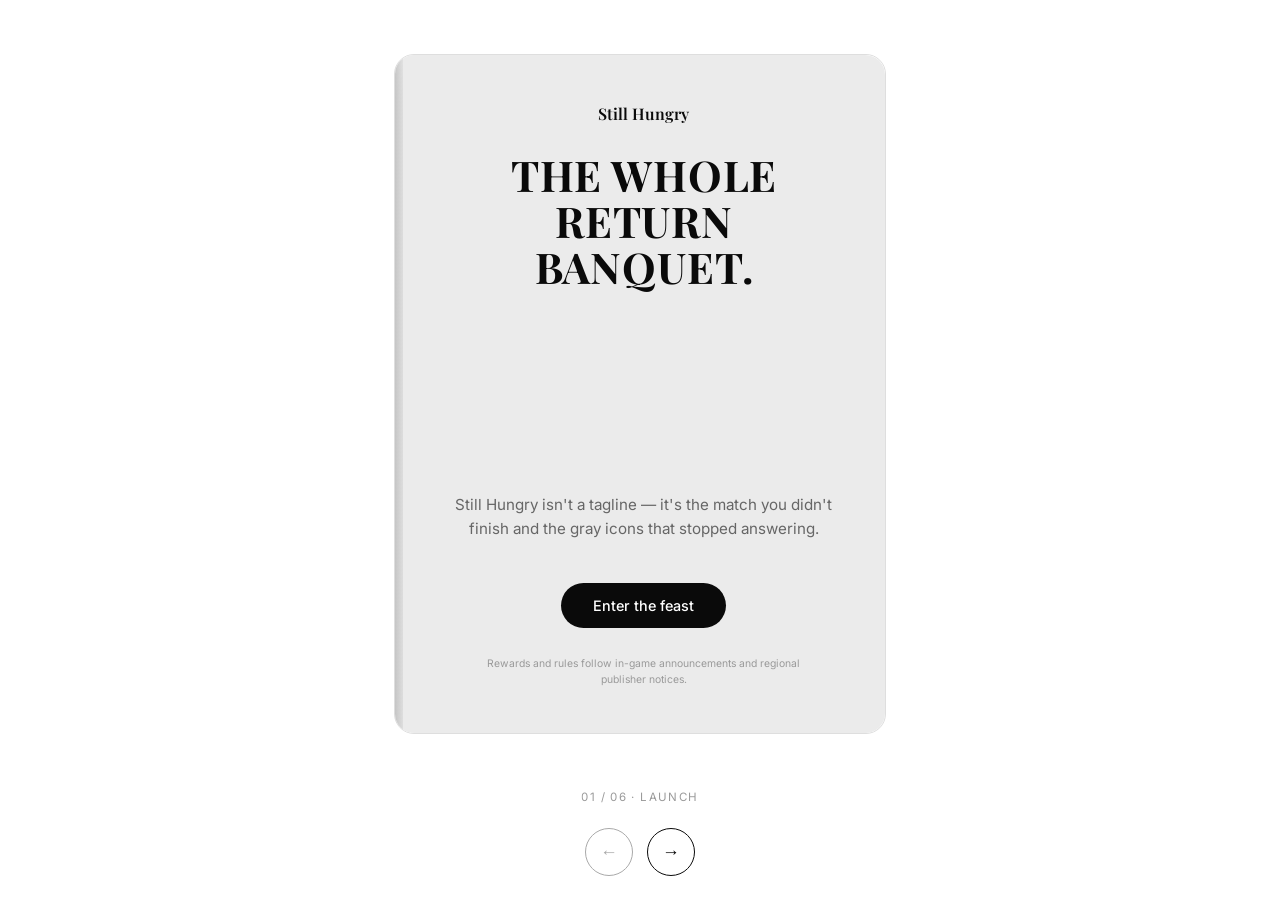
==== still-hungry-screens.html @ 2d77b9bb "Fix Storybook right panel overflow Make chapter tabs single-line scrollable, enforce safe word wrapp" ====
<!DOCTYPE html>
<html lang="en">
  <head>
    <meta charset="UTF-8" />
    <meta name="viewport" content="width=device-width, initial-scale=1.0" />
    <title>Still Hungry — Screen Flow</title>
    <meta property="og:type" content="website" />
    <meta property="og:title" content="Still Hungry" />
    <meta property="og:description" content="The whole return banquet." />
    <meta property="og:image" content="/cover.png" />
    <meta property="og:image:alt" content="Still Hungry cover" />
    <meta name="twitter:card" content="summary_large_image" />
    <meta name="twitter:title" content="Still Hungry" />
    <meta name="twitter:description" content="The whole return banquet." />
    <meta name="twitter:image" content="/cover.png" />
    <link rel="preconnect" href="https://fonts.googleapis.com" />
    <link rel="preconnect" href="https://fonts.gstatic.com" crossorigin />
    <link
      href="https://fonts.googleapis.com/css2?family=Playfair+Display:ital,wght@0,500;0,600;0,700;1,500&family=Inter:wght@400;500;600&display=swap"
      rel="stylesheet"
    />
    <style>
      :root {
        --serif: "Playfair Display", Georgia, "Times New Roman", serif;
        --sans: "Inter", system-ui, -apple-system, sans-serif;
        --white: #ffffff;
        --gray-50: #fafafa;
        --gray-100: #f3f3f3;
        --gray-150: #ebebeb;
        --gray-200: #e6e6e6;
        --gray-250: #dedede;
        --gray-300: #d0d0d0;
        --gray-400: #9a9a9a;
        --gray-500: #666666;
        --gray-600: #444444;
        --black: #0a0a0a;
        --radius-xl: 28px;
        --radius-lg: 20px;
        --radius-md: 14px;
        --radius-pill: 999px;
        /* Show one screen per horizontal step; page scrolls vertically */
        --vh: 100vh;
        --safe-bottom: env(safe-area-inset-bottom, 0px);
        --page-footer: calc(120px + var(--safe-bottom));
        /* Each screen is near full height; overflow scrolls vertically */
        --slide-min-h: calc(var(--vh) - var(--page-footer) - 40px);
        /* Unified book min height (Launch + wide-card) */
        --unified-book-min-h: min(86vh, 680px);
      }

      @supports (height: 100dvh) {
        :root {
          --vh: 100dvh;
        }
      }

      *,
      *::before,
      *::after {
        box-sizing: border-box;
      }

      html {
        overflow-x: hidden;
      }

      body {
        margin: 0;
        font-family: var(--sans);
        background: var(--white);
        color: var(--black);
        overflow-x: hidden;
        overflow-y: auto;
      }

      .app {
        box-sizing: border-box;
        min-height: var(--vh);
        padding: 24px 16px var(--page-footer);
      }

      .carousel {
        position: relative;
        width: 100%;
        max-width: 1080px;
        margin: 0 auto;
        overflow-x: hidden;
        overflow-y: visible;
      }

      /* Standard horizontal carousel: flex track + translateX */
      .slide-stack {
        --carousel-slides: 6;
        --carousel-index: 0;
        display: flex;
        flex-direction: row;
        flex-wrap: nowrap;
        width: calc(100% * var(--carousel-slides));
        min-height: max(var(--slide-min-h), var(--unified-book-min-h));
        transform: translateX(calc(var(--carousel-index) * -100% / var(--carousel-slides)));
        transition: transform 0.38s cubic-bezier(0.25, 0.1, 0.25, 1);
        will-change: transform;
      }

      .slide.book-page {
        flex: 0 0 calc(100% / var(--carousel-slides));
        width: calc(100% / var(--carousel-slides));
        min-width: 0;
        box-sizing: border-box;
        position: relative;
        min-height: max(var(--slide-min-h), var(--unified-book-min-h));
        height: auto;
        display: flex;
        align-items: center;
        justify-content: center;
        padding: 12px 8px;
      }

      @media (prefers-reduced-motion: reduce) {
        .slide-stack {
          transition: none;
        }
      }

      /* —— Cho'Gath (03): guest vs unlocked panels —— */
      .chogath-right {
        position: relative;
        display: flex;
        flex-direction: column;
        flex: 1;
        min-height: 0;
        width: 100%;
      }

      .chogath-panel {
        display: flex;
        flex-direction: column;
        align-items: stretch;
        flex: 1 1 0;
        min-height: 0;
        width: 100%;
      }

      .chogath-preview-slot {
        flex: 1 1 0;
        min-height: 0;
        display: flex;
        flex-direction: column;
      }

      #chogathGuestPanel .chogath-preview-slot .img-placeholder--card {
        flex: 1 1 0;
        width: 100%;
        align-self: stretch;
        min-height: 120px;
        display: flex;
        align-items: center;
        justify-content: center;
        margin-bottom: 0;
      }

      #chogathGuestPanel {
        align-items: center;
      }

      #chogathGuestPanel .chogath-preview-slot {
        align-self: stretch;
      }

      #chogathGuestPanel .btn-pill {
        flex-shrink: 0;
        margin-top: 24px;
      }

      .chogath-left-col {
        display: flex;
        flex-direction: column;
        flex: 1;
        min-height: 0;
      }

      .chogath-left-media {
        flex: 1 1 0;
        min-height: 120px;
        display: flex;
        flex-direction: column;
        margin: 16px 0;
      }

      .chogath-left-media .img-placeholder--chogath-left {
        flex: 1 1 0;
        min-height: 0;
        width: 100%;
        border-radius: var(--radius-md);
      }

      .chogath-panel.is-hidden {
        display: none !important;
      }

      /* —— Chapter 4 (Cho'Gath) themed carousel —— */
      .ch4-left {
        background: var(--gray-100);
        position: relative;
        min-height: 0;
      }

      .ch4-left .img-placeholder--banner {
        flex: 1 1 0;
        min-height: 0;
        width: 100%;
      }

      .ch4-left .body-sans.bottom {
        margin-top: auto;
      }

      .ch4-left[data-theme="hero"] {
        background: radial-gradient(circle at 20% 20%, rgba(10, 10, 10, 0.06), transparent 55%), var(--gray-100);
      }

      .ch4-left[data-theme="monster"] {
        background: radial-gradient(circle at 70% 25%, rgba(10, 10, 10, 0.08), transparent 60%), var(--gray-100);
      }

      .ch4-left[data-theme="minion"] {
        background: radial-gradient(circle at 35% 35%, rgba(10, 10, 10, 0.04), transparent 58%), var(--gray-100);
      }

      .ch4-right {
        display: flex;
        flex-direction: column;
        align-items: center;
        justify-content: center;
        gap: 18px;
      }

      .ch4-wheel {
        position: relative;
        width: min(260px, 60vw);
        height: min(260px, 60vw);
        border-radius: 50%;
        border: 2px solid rgba(10, 10, 10, 0.85);
        display: grid;
        place-items: center;
        background: transparent;
      }

      .ch4-wheel::before {
        content: "";
        width: 86%;
        height: 86%;
        border-radius: 50%;
        background: rgba(10, 10, 10, 0.12);
        border: 1px solid rgba(10, 10, 10, 0.06);
        box-shadow: inset 0 0 0 12px rgba(255, 255, 255, 0.55);
      }

      .ch4-nav {
        position: absolute;
        top: 50%;
        transform: translateY(-50%);
        width: 38px;
        height: 38px;
        border-radius: 999px;
        border: none;
        background: transparent;
        color: rgba(10, 10, 10, 0.6);
        cursor: pointer;
        font-size: 22px;
        line-height: 1;
      }

      .ch4-nav:hover {
        color: rgba(10, 10, 10, 0.9);
      }

      .ch4-nav.prev {
        left: -54px;
      }

      .ch4-nav.next {
        right: -54px;
      }

      .ch4-type {
        font-size: 0.9rem;
        font-weight: 600;
        color: rgba(10, 10, 10, 0.75);
      }

      .ch4-cta {
        margin-top: 6px;
      }

      .chogath-panel.unlocked-stack {
        justify-content: stretch;
        gap: 16px;
        padding-bottom: 4px;
      }

      /* Cho'Gath signed-in: fill right card + actions */
      #chogathUnlockedPanel .inner-card {
        flex: 1 1 0;
        min-height: 0;
        max-width: none;
        margin: 0;
        width: 100%;
      }

      #chogathUnlockedPanel .btn-row {
        flex-shrink: 0;
        margin-top: 0;
      }

      /* —— Launch screen (vertical card) —— */
      .launch-shell {
        width: min(100%, 492px);
        min-height: var(--unified-book-min-h);
        border: 1px solid var(--gray-250);
        border-radius: var(--radius-lg);
        overflow: hidden;
        display: flex;
        align-items: stretch;
        justify-content: center;
      }

      .launch-spine {
        width: 8px;
        flex-shrink: 0;
        background: linear-gradient(90deg, #c8c8c8, #e2e2e2);
        border-radius: 3px 0 0 3px;
      }

      .launch-card {
        flex: 1;
        background: var(--gray-150);
        border-radius: 0 var(--radius-lg) var(--radius-lg) 0;
        padding: 48px clamp(28px, 5vw, 40px) 36px;
        display: flex;
        flex-direction: column;
        align-items: center;
        text-align: center;
        box-shadow: 8px 16px 40px rgba(0, 0, 0, 0.06);
      }

      .launch-card .kicker {
        font-family: var(--serif);
        font-weight: 600;
        font-size: 1rem;
        margin: 0 0 28px;
      }

      .launch-card .display {
        font-family: var(--serif);
        font-weight: 700;
        font-size: clamp(2rem, 5.5vw, 2.65rem);
        line-height: 1.08;
        letter-spacing: 0.02em;
        text-transform: uppercase;
        margin: 0 0 auto;
      }

      .launch-card .body {
        margin-top: 48px;
        font-size: 0.95rem;
        color: var(--gray-500);
        line-height: 1.55;
        max-width: min(380px, 100%);
      }

      .btn-pill {
        font-family: var(--sans);
        font-weight: 500;
        font-size: 0.9rem;
        border: none;
        cursor: pointer;
        padding: 14px 32px;
        border-radius: var(--radius-pill);
        background: var(--black);
        color: var(--white);
        margin-top: 28px;
      }

      .btn-pill.secondary {
        background: var(--white);
        color: var(--black);
        border: 1px solid var(--gray-300);
      }

      .btn-pill:hover {
        opacity: 0.9;
      }

      .launch-card .legal {
        margin-top: 28px;
        font-size: 0.65rem;
        color: var(--gray-400);
        line-height: 1.45;
        max-width: min(360px, 100%);
      }

      /* —— Shared wide card (01, 02, 03*, 04, 05) —— */
      .wide-card {
        width: min(100%, 960px);
        min-height: var(--unified-book-min-h);
        background: var(--gray-100);
        border: 1px solid var(--gray-250);
        border-radius: var(--radius-xl);
        display: grid;
        grid-template-columns: 1fr 1fr;
        overflow: hidden;
        box-shadow: 0 20px 60px rgba(0, 0, 0, 0.06);
      }

      @media (max-width: 820px) {
        .wide-card {
          grid-template-columns: 1fr;
          min-height: var(--unified-book-min-h);
        }
      }

      .col {
        padding: 40px 44px 36px;
        display: flex;
        flex-direction: column;
        min-height: 100%;
      }

      .wide-card > .col {
        min-height: 0;
      }

      .col-light {
        background: var(--gray-100);
      }

      .col-mid {
        background: var(--gray-200);
        border-left: 1px solid var(--gray-250);
      }

      @media (max-width: 820px) {
        .col-mid {
          border-left: none;
          border-top: 1px solid var(--gray-250);
        }
      }

      .eyebrow-serif {
        font-family: var(--serif);
        font-weight: 600;
        font-size: 0.95rem;
        margin: 0 0 20px;
      }

      .headline-serif {
        font-family: var(--serif);
        font-weight: 700;
        font-size: clamp(1.35rem, 2.8vw, 1.85rem);
        line-height: 1.12;
        letter-spacing: 0.03em;
        text-transform: uppercase;
        margin: 0;
      }

      .body-sans {
        font-size: 0.88rem;
        line-height: 1.6;
        color: var(--gray-500);
        margin: 0;
      }

      .col .body-sans.bottom {
        margin-top: auto;
        padding-top: 24px;
      }

      .chapter-tabs {
        display: flex;
        gap: 22px;
        margin-bottom: 18px;
        flex-wrap: wrap;
      }

      .chapter-tabs button {
        background: none;
        border: none;
        font-family: var(--serif);
        font-size: 0.95rem;
        font-weight: 500;
        color: var(--gray-400);
        cursor: pointer;
        padding: 0;
      }

      .chapter-tabs button.is-active {
        color: var(--black);
        font-weight: 700;
      }

      /* Storybook · right side: Chapter 1–3 carousel inside this column only */
      .storybook-right {
        transition: background 0.28s ease;
      }

      .col.col-mid.storybook-right[data-chapter="1"] {
        background: linear-gradient(165deg, #ececec 0%, var(--gray-200) 55%, #dadada 100%);
      }

      .col.col-mid.storybook-right[data-chapter="2"] {
        background: linear-gradient(165deg, #efefef 0%, #e8e8e8 100%);
      }

      .col.col-mid.storybook-right[data-chapter="3"] {
        background: linear-gradient(165deg, #eaeaea 0%, #dedede 100%);
      }

      .storybook-chapter-carousel {
        display: flex;
        flex-direction: column;
        width: 100%;
        flex: 1;
        min-height: 0;
      }

      .storybook-chapter-carousel .chapter-tabs {
        flex-shrink: 0;
        flex-wrap: nowrap;
        overflow-x: auto;
        overflow-y: hidden;
        -webkit-overflow-scrolling: touch;
        padding-bottom: 6px;
      }

      .storybook-chapter-carousel .chapter-tabs::-webkit-scrollbar {
        height: 6px;
      }

      .storybook-chapter-carousel .chapter-tabs::-webkit-scrollbar-thumb {
        background: rgba(10, 10, 10, 0.12);
        border-radius: 999px;
      }

      .storybook-chapter-carousel .chapter-tabs button {
        flex: 0 0 auto;
        white-space: nowrap;
      }

      .storybook-chapter-viewport {
        width: 100%;
        overflow: hidden;
        min-width: 0;
        flex: 1 1 0;
        min-height: 0;
        border-radius: var(--radius-md);
        border: 1px solid rgba(0, 0, 0, 0.06);
        background: rgba(255, 255, 255, 0.22);
      }

      .storybook-chapter-track {
        --storybook-index: 0;
        --storybook-chapters: 3;
        display: flex;
        flex-direction: row;
        flex-wrap: nowrap;
        width: calc(100% * var(--storybook-chapters));
        height: 100%;
        transform: translateX(calc(var(--storybook-index) * -100%));
        transition: transform 0.36s cubic-bezier(0.25, 0.1, 0.25, 1);
        will-change: transform;
      }

      .storybook-chapter-slide {
        flex: 0 0 100%;
        width: 100%;
        min-width: 0;
        box-sizing: border-box;
        padding: 14px 14px 12px;
        display: grid;
        grid-template-rows: auto minmax(0, 1fr);
        gap: 8px;
        height: 100%;
        min-height: 0;
        overflow: hidden;
        align-content: stretch;
      }

      .storybook-chapter-slide .body-sans {
        margin: 0;
        font-size: 0.84rem;
        line-height: 1.52;
        max-height: 8.4em;
        overflow-y: auto;
        -webkit-overflow-scrolling: touch;
        overflow-wrap: anywhere;
        word-break: break-word;
      }

      .storybook-chapter-slide-visual {
        min-height: 0;
        display: flex;
        flex-direction: column;
        align-self: stretch;
        overflow: hidden;
      }

      .storybook-visual-play {
        flex: 1 1 0;
        min-height: 0;
        width: 100%;
        border-radius: var(--radius-md);
        background: rgba(255, 255, 255, 0.4);
        border: 1px dashed rgba(0, 0, 0, 0.12);
        display: flex;
        align-items: center;
        justify-content: center;
      }

      .storybook-visual-play .play-fab {
        margin-top: 0;
      }

      .storybook-chapter-slide .img-placeholder--story {
        flex: 1 1 0;
        min-height: 0;
        width: 100%;
        height: 100%;
        border-radius: var(--radius-md);
      }

      .storybook-chapter-slide .img-placeholder--story::after {
        width: min(38%, 60px);
      }

      @media (prefers-reduced-motion: reduce) {
        .storybook-chapter-track {
          transition: none;
        }
      }

      .play-fab {
        width: 52px;
        height: 52px;
        border-radius: 50%;
        background: var(--white);
        border: 1px solid var(--gray-300);
        display: flex;
        align-items: center;
        justify-content: center;
        margin-top: auto;
        cursor: pointer;
        box-shadow: 0 4px 14px rgba(0, 0, 0, 0.05);
      }

      .play-fab-glyph {
        display: block;
        margin-left: 4px;
        font-size: 0.7rem;
        line-height: 1;
      }

      /* Global image placeholder: simple stroke + soft fill */
      .img-placeholder {
        box-sizing: border-box;
        width: 100%;
        border: 1px dashed var(--gray-300);
        background: var(--gray-150);
        display: flex;
        align-items: center;
        justify-content: center;
      }

      .img-placeholder::after {
        content: "";
        width: min(42%, 72px);
        aspect-ratio: 4 / 3;
        border-radius: 6px;
        border: 1px solid var(--gray-250);
        background: var(--gray-100);
        opacity: 0.75;
      }

      .img-placeholder--wide {
        flex: 1;
        min-height: min(240px, 28vh);
        border-radius: var(--radius-md);
        margin-top: 20px;
        margin-bottom: 20px;
      }

      .img-placeholder--round {
        width: min(220px, 55vw);
        height: min(220px, 55vw);
        border-radius: 50%;
        margin: 24px auto;
        flex-shrink: 0;
      }

      .img-placeholder--round::after {
        border-radius: 50%;
        aspect-ratio: 1;
        width: min(38%, 56px);
      }

      .img-placeholder--thumb {
        width: 72px;
        height: 72px;
        max-width: 100%;
        margin: 16px auto;
        border-radius: 12px;
        flex-shrink: 0;
      }

      .img-placeholder--thumb::after {
        width: 56%;
        border-radius: 4px;
      }

      .img-placeholder--card {
        width: 100%;
        min-height: 240px;
        border-radius: var(--radius-lg);
      }

      .img-placeholder--banner {
        width: 100%;
        min-height: 140px;
        margin: 16px 0;
        border-radius: var(--radius-md);
      }

      .feast-right-title {
        font-family: var(--serif);
        font-weight: 700;
        font-size: 1.25rem;
        text-align: center;
        margin: 0 0 8px;
      }

      .feast-desc-dup {
        text-align: center;
        font-size: 0.82rem;
        color: var(--gray-400);
        margin: 0 0 8px;
      }

      .feast-metrics {
        display: grid;
        gap: 6px;
        margin: 6px 0 10px;
        text-align: center;
      }

      .feast-metrics .kpi {
        font-family: var(--sans);
        font-weight: 700;
        font-size: 1.05rem;
        letter-spacing: 0.02em;
        color: var(--black);
      }

      .feast-metrics .subkpi {
        font-size: 0.78rem;
        color: var(--gray-500);
      }

      .feast-rank-hint {
        font-size: 0.75rem;
        color: var(--gray-500);
        text-align: center;
        margin: 0 0 12px;
      }

      .feast-actions {
        display: flex;
        gap: 10px;
        justify-content: center;
        flex-wrap: wrap;
        margin: 12px 0 12px;
      }

      .feast-milestone {
        margin-top: 10px;
        display: grid;
        gap: 8px;
      }

      .feast-milestone-head {
        display: flex;
        align-items: center;
        justify-content: space-between;
        gap: 12px;
        font-size: 0.72rem;
        color: var(--gray-500);
      }

      .feast-progress {
        width: 100%;
        height: 10px;
        border-radius: 999px;
        background: var(--gray-200);
        border: 1px solid var(--gray-250);
        overflow: hidden;
      }

      .feast-progress > span {
        display: block;
        height: 100%;
        width: 0%;
        background: var(--black);
      }

      .feast-demo-row {
        display: flex;
        justify-content: center;
        gap: 10px;
        margin-top: 12px;
        flex-wrap: wrap;
      }

      .feast-ladder {
        display: grid;
        grid-template-columns: repeat(5, minmax(0, 1fr));
        gap: 8px;
        margin: 10px 0 14px;
      }

      .feast-tier {
        border: 1px solid var(--gray-250);
        background: rgba(255, 255, 255, 0.65);
        border-radius: 12px;
        padding: 10px 8px 9px;
        text-align: center;
        min-width: 0;
        display: grid;
        grid-template-rows: auto auto auto auto;
        justify-items: center;
        gap: 6px;
      }

      .feast-tier .need {
        font-size: 0.7rem;
        color: var(--gray-500);
        max-width: 100%;
        overflow: hidden;
        text-overflow: ellipsis;
        white-space: nowrap;
      }

      .feast-tier .tier-thumb {
        width: 56px;
        height: 56px;
        border-radius: 50%;
        border: 1px dashed var(--gray-300);
        background: var(--gray-150);
        display: grid;
        place-items: center;
      }

      .feast-tier .tier-thumb::after {
        content: "";
        width: 22px;
        height: 22px;
        border-radius: 8px;
        border: 1px solid var(--gray-250);
        background: var(--gray-100);
        opacity: 0.8;
      }

      .feast-tier .name {
        margin-top: 0;
        font-size: 0.7rem;
        color: var(--gray-600);
        line-height: 1.25;
        max-width: 100%;
        overflow: hidden;
        text-overflow: ellipsis;
        display: -webkit-box;
        -webkit-line-clamp: 2;
        -webkit-box-orient: vertical;
        word-break: break-word;
      }

      .feast-tier .state {
        margin-top: 2px;
        font-size: 0.68rem;
        font-weight: 700;
        letter-spacing: 0.08em;
        text-transform: uppercase;
        color: var(--gray-400);
        max-width: 100%;
        overflow: hidden;
        text-overflow: ellipsis;
        white-space: nowrap;
      }

      .feast-tier.is-unlocked {
        border-color: var(--black);
        background: var(--white);
      }

      .feast-tier.is-unlocked .state {
        color: var(--black);
      }

      .feast-tier.is-next {
        border-color: var(--gray-400);
        background: linear-gradient(180deg, rgba(255, 255, 255, 0.85), rgba(235, 235, 235, 0.55));
      }

      .feast-tier.is-next .state {
        color: var(--gray-600);
      }

      .feast-grow {
        position: relative;
        width: min(220px, 55vw);
        height: min(220px, 55vw);
        border-radius: 50%;
        margin: 0;
        flex-shrink: 0;
        border: 1px solid var(--gray-250);
        background: radial-gradient(circle at 30% 30%, #f7f7f7, #e7e7e7);
        display: grid;
        place-items: center;
        overflow: hidden;
      }

      .feast-grow-blob {
        width: 86px;
        height: 86px;
        border-radius: 46% 54% 56% 44% / 44% 46% 54% 56%;
        background: rgba(10, 10, 10, 0.18);
        border: 1px solid rgba(10, 10, 10, 0.18);
        transform: scale(1);
        transition: transform 220ms ease;
        will-change: transform;
      }

      .feast-grow-label {
        position: absolute;
        bottom: 12px;
        left: 50%;
        transform: translateX(-50%);
        font-size: 0.72rem;
        color: var(--gray-600);
        font-weight: 600;
        letter-spacing: 0.02em;
        background: rgba(255, 255, 255, 0.7);
        border: 1px solid var(--gray-250);
        border-radius: 999px;
        padding: 8px 10px;
        white-space: nowrap;
      }

      .feast-right-col {
        display: flex;
        flex-direction: column;
        flex: 1;
        min-height: 0;
      }

      .feast-lock-status {
        font-family: var(--sans);
        font-size: 0.74rem;
        font-weight: 600;
        letter-spacing: 0.08em;
        text-align: center;
        margin: 4px 0 12px;
        color: var(--gray-500);
      }

      .feast-lock-status--unlocked {
        color: var(--black);
      }

      .feast-round-slot {
        flex: 1 1 auto;
        display: flex;
        align-items: center;
        justify-content: center;
        min-height: 0;
        padding: 4px 0 12px;
      }

      .feast-round-slot .img-placeholder--round {
        margin: 0;
      }

      .feast-right-foot {
        flex-shrink: 0;
        margin-top: auto;
      }

      .feast-status {
        font-size: 0.78rem;
        color: var(--gray-500);
        text-align: center;
        margin-top: auto;
        margin-bottom: 12px;
      }

      .slider-row {
        display: flex;
        align-items: center;
        gap: 14px;
      }

      .slider-row input[type="range"] {
        flex: 1;
        accent-color: var(--black);
        height: 4px;
      }

      .slider-val {
        font-family: var(--sans);
        font-weight: 600;
        font-size: 0.95rem;
        min-width: 1.25rem;
        text-align: right;
      }

      /* Inner preview card (Cho'Gath) */
      .inner-card {
        background: var(--gray-300);
        border-radius: var(--radius-lg);
        padding: 28px 24px 24px;
        max-width: 280px;
        margin: 0 auto;
        width: 100%;
      }

      .inner-card .small-serif {
        font-family: var(--serif);
        font-size: 0.82rem;
        font-weight: 600;
        margin: 0 0 12px;
      }

      .inner-card .big-serif {
        font-family: var(--serif);
        font-weight: 700;
        font-size: 1.05rem;
        line-height: 1.2;
        letter-spacing: 0.04em;
        text-transform: uppercase;
        margin: 0 0 16px;
      }

      .inner-card .tiny {
        font-size: 0.75rem;
        color: var(--gray-600);
        line-height: 1.45;
        margin: 0;
      }

      .btn-row {
        display: flex;
        gap: 12px;
        justify-content: center;
        flex-wrap: wrap;
        margin-top: 20px;
      }

      .btn-pill.sm {
        margin-top: 0;
        padding: 11px 22px;
        font-size: 0.82rem;
      }

      /* Leaderboard */
      .lb-heading-block .headline-serif {
        margin-top: 8px;
      }

      .personal-card {
        background: var(--gray-150);
        border-radius: var(--radius-md);
        padding: 18px;
        margin-top: 20px;
      }

      .lb-left-col {
        display: flex;
        flex-direction: column;
        flex: 1;
        min-height: 0;
      }

      .lb-left-col .personal-card--fill {
        flex: 1 1 0;
        min-height: 0;
        margin-top: 20px;
        display: flex;
        flex-direction: column;
      }

      .lb-left-col .personal-card--fill .stat-stack {
        flex: 1 1 auto;
      }

      .personal-card strong {
        display: block;
        font-family: var(--serif);
        font-size: 1rem;
        margin-bottom: 4px;
      }

      .personal-card .hint {
        font-size: 0.75rem;
        color: var(--gray-400);
        margin: 0 0 16px;
      }

      .stat-stack {
        display: flex;
        flex-direction: column;
        gap: 10px;
      }

      .stat-box {
        background: var(--white);
        border-radius: var(--radius-md);
        border: 1px solid var(--gray-250);
        padding: 18px;
        text-align: left;
      }

      .stat-box .num {
        font-size: 1.75rem;
        font-weight: 700;
        font-family: var(--sans);
        text-align: left;
      }

      .stat-box .lbl {
        font-size: 0.72rem;
        color: var(--gray-400);
        margin-top: 4px;
        text-align: left;
      }

      .epilogue-right-col {
        display: flex;
        flex-direction: column;
        flex: 1;
        min-height: 0;
      }

      .epilogue-lead {
        flex-shrink: 0;
        margin-bottom: 0;
      }

      .epilogue-media-slot {
        flex: 1 1 0;
        min-height: 120px;
        margin: 16px 0;
        display: flex;
        flex-direction: column;
      }

      .epilogue-media-slot .img-placeholder--epilogue-fill {
        flex: 1 1 0;
        min-height: 0;
        width: 100%;
        border-radius: var(--radius-md);
      }

      .epilogue-cta {
        flex-shrink: 0;
        text-align: center;
        margin-top: auto;
      }

      .lb-foot {
        font-size: 0.72rem;
        color: var(--gray-400);
        margin-top: 16px;
      }

      .lb-left-col .lb-foot {
        flex-shrink: 0;
        margin-top: auto;
      }

      .global-panel {
        background: var(--gray-150);
        border-radius: var(--radius-md);
        padding: 20px 16px;
        height: 100%;
        display: flex;
        flex-direction: column;
      }

      .lb-scroll {
        overflow: visible;
      }

      .global-panel h3 {
        font-family: var(--sans);
        font-weight: 700;
        font-size: 1rem;
        margin: 0 0 4px;
      }

      .global-panel .sub {
        font-size: 0.78rem;
        color: var(--gray-400);
        margin: 0 0 16px;
      }

      .lb-table {
        width: 100%;
        border-collapse: separate;
        border-spacing: 0 8px;
        font-size: 0.82rem;
      }

      .lb-table th {
        text-align: left;
        font-weight: 500;
        color: var(--gray-400);
        font-size: 0.72rem;
        padding: 0 10px 4px;
      }

      .lb-table td {
        background: var(--white);
        border: 1px solid var(--gray-250);
        padding: 12px 14px;
        border-radius: 10px;
      }

      .lb-table td:nth-child(1) {
        color: var(--gray-400);
        width: 52px;
      }

      .lb-table td:nth-child(2) {
        font-weight: 600;
      }

      .lb-table td:nth-child(3) {
        font-weight: 600;
        text-align: right;
      }

      /* Modal slides */
      .modal-slide {
        width: min(100%, 420px);
        background: var(--white);
        border-radius: var(--radius-lg);
        padding: 26px 26px 22px;
        box-shadow: 0 24px 80px rgba(0, 0, 0, 0.18);
      }

      .modal-slide h2 {
        font-family: var(--serif);
        font-size: 1.35rem;
        font-weight: 700;
        margin: 0 0 18px;
        padding-bottom: 14px;
        border-bottom: 1px solid var(--gray-200);
      }

      .modal-head {
        display: flex;
        align-items: flex-start;
        justify-content: space-between;
        gap: 12px;
        padding-bottom: 14px;
        border-bottom: 1px solid var(--gray-200);
        margin-bottom: 18px;
      }

      .modal-head h2 {
        border: none;
        padding: 0;
        margin: 0;
      }

      .modal-close {
        border: none;
        background: none;
        font-size: 1.35rem;
        line-height: 1;
        cursor: pointer;
        color: var(--gray-500);
        padding: 0 4px;
      }

      .field-label {
        font-size: 0.72rem;
        color: var(--gray-400);
        text-transform: none;
        letter-spacing: 0;
        margin-bottom: 6px;
        display: block;
      }

      .field-box {
        width: 100%;
        border: 1px solid var(--gray-250);
        border-radius: 10px;
        padding: 12px 14px;
        font-size: 0.78rem;
        word-break: break-all;
        color: var(--gray-600);
        margin-bottom: 18px;
      }

      .social-row {
        display: grid;
        grid-template-columns: repeat(3, 1fr);
        gap: 10px;
        margin-bottom: 20px;
      }

      .social-row button {
        font-family: var(--sans);
        font-size: 0.78rem;
        padding: 10px 6px;
        border-radius: 10px;
        border: 1px solid var(--gray-250);
        background: var(--white);
        cursor: pointer;
      }

      .social-row button:hover {
        background: var(--gray-100);
      }

      .btn-pill.block {
        width: 100%;
        margin-top: 0;
      }

      .modal-slide .preview-box {
        background: var(--gray-200);
        border-radius: var(--radius-md);
        padding: 22px 20px;
        margin-bottom: 18px;
      }

      .modal-slide .preview-box .big-serif {
        font-size: 1.1rem;
      }

      /* Popups triggered from slide 03 only */
      .popup-layer {
        position: fixed;
        inset: 0;
        z-index: 60;
        display: grid;
        place-items: center;
        padding: 24px 16px;
      }

      .popup-layer[hidden] {
        display: none !important;
      }

      .popup-layer .popup-backdrop {
        position: absolute;
        inset: 0;
        border: none;
        padding: 0;
        margin: 0;
        cursor: pointer;
        background: rgba(42, 42, 42, 0.52);
        backdrop-filter: blur(14px);
        -webkit-backdrop-filter: blur(14px);
      }

      .popup-layer .popup-dialog {
        position: relative;
        z-index: 1;
        width: min(100%, 420px);
        max-height: min(90vh, 640px);
        overflow: auto;
      }

      body.popup-open .nav-arrows,
      body.popup-open .slide-indicator {
        visibility: hidden;
        pointer-events: none;
      }

      .toast-host {
        position: fixed;
        left: 50%;
        bottom: calc(22px + var(--safe-bottom));
        transform: translateX(-50%);
        z-index: 80;
        width: min(92vw, 420px);
        display: grid;
        place-items: center;
        pointer-events: none;
      }

      .toast-host[hidden] {
        display: none !important;
      }

      .toast {
        width: fit-content;
        max-width: 100%;
        padding: 12px 14px;
        border-radius: 999px;
        background: rgba(10, 10, 10, 0.92);
        color: var(--white);
        font-size: 0.82rem;
        line-height: 1.25;
        box-shadow: 0 12px 30px rgba(0, 0, 0, 0.22);
      }

      .gate-body {
        margin: 0;
        font-size: 0.9rem;
        line-height: 1.55;
        color: var(--gray-500);
      }

      .gate-actions {
        display: flex;
        flex-wrap: wrap;
        gap: 10px;
        justify-content: flex-end;
        margin-top: 22px;
      }

      /* Nav arrows (fixed bottom) */
      .nav-arrows {
        position: fixed;
        bottom: calc(24px + var(--safe-bottom));
        left: 50%;
        transform: translateX(-50%);
        display: flex;
        gap: 14px;
        z-index: 20;
      }

      .nav-arrows button {
        width: 48px;
        height: 48px;
        border-radius: 50%;
        border: 1px solid var(--black);
        background: var(--white);
        cursor: pointer;
        font-size: 1.1rem;
        display: flex;
        align-items: center;
        justify-content: center;
        color: var(--black);
        transition: opacity 0.2s, transform 0.15s;
      }

      .nav-arrows button:hover:not(:disabled) {
        transform: scale(1.04);
      }

      .nav-arrows button:disabled {
        opacity: 0.35;
        cursor: default;
      }

      .slide-indicator {
        position: fixed;
        bottom: calc(84px + var(--safe-bottom));
        left: 50%;
        transform: translateX(-50%);
        font-size: 0.72rem;
        color: var(--gray-400);
        letter-spacing: 0.12em;
        text-transform: uppercase;
        z-index: 19;
        max-width: calc(100vw - 24px);
        text-align: center;
        white-space: nowrap;
        overflow: hidden;
        text-overflow: ellipsis;
      }
    </style>
  </head>
  <body>
    <div class="app">
      <p class="slide-indicator" id="indicator" aria-live="polite">01 / 06</p>

      <div class="carousel" aria-roledescription="carousel">
        <div class="slide-stack" id="slideStack" role="group" aria-label="Screen flow">
          <!-- 1 Launch -->
          <div class="slide book-page" data-slide-index="0" role="group" aria-label="Launch">
            <div class="launch-shell">
              <div class="launch-spine" aria-hidden="true"></div>
              <div class="launch-card">
                <p class="kicker">Still Hungry</p>
                <h1 class="display">
                  The whole<br />
                  return<br />
                  banquet.
                </h1>
                <p class="body">
                  Still Hungry isn't a tagline — it's the match you didn't finish and the gray icons that stopped answering.
                </p>
                <button type="button" class="btn-pill" id="btnLaunchEnter">Enter the feast</button>
                <p class="legal">
                  Rewards and rules follow in-game announcements and regional publisher notices.
                </p>
              </div>
            </div>
          </div>

          <!-- 2 01 Storybook -->
          <div class="slide book-page" data-slide-index="1" role="group" aria-label="Storybook Remember">
            <div class="wide-card">
              <div class="col col-light">
                <p class="eyebrow-serif">Storybook · Remember</p>
                <h2 class="headline-serif">Those nights in front of the screen.</h2>
                <p class="body-sans bottom">
                  Those nights weren’t about patch notes — they were cheap keyboards wearing smooth, GPUs humming too loud, and five-stack voice chat
                  dissolving into ugly laughter after a throw nobody really blamed anyone for. Blue light washed your face while the lobby stretched past
                  “one more,” until tomorrow became a promise instead of a clock.
                </p>
              </div>
              <div class="col col-mid storybook-right" id="storybookChapterRoot" data-chapter="1">
                <div class="storybook-chapter-carousel">
                  <div class="chapter-tabs" role="tablist" aria-label="Chapters (right panel carousel)">
                    <button
                      type="button"
                      class="is-active"
                      role="tab"
                      aria-selected="true"
                      aria-controls="sb-carousel-slide-0"
                      id="sb-tab-0"
                      tabindex="0"
                    >
                      Chapter 1
                    </button>
                    <button
                      type="button"
                      role="tab"
                      aria-selected="false"
                      aria-controls="sb-carousel-slide-1"
                      id="sb-tab-1"
                      tabindex="-1"
                    >
                      Chapter 2
                    </button>
                    <button
                      type="button"
                      role="tab"
                      aria-selected="false"
                      aria-controls="sb-carousel-slide-2"
                      id="sb-tab-2"
                      tabindex="-1"
                    >
                      Chapter 3
                    </button>
                  </div>
                  <div class="storybook-chapter-viewport" id="storybookChapterViewport">
                    <div class="storybook-chapter-track" id="storybookChapterTrack">
                      <section
                        class="storybook-chapter-slide"
                        id="sb-carousel-slide-0"
                        role="tabpanel"
                        aria-labelledby="sb-tab-0"
                        aria-hidden="false"
                      >
                        <p class="body-sans">
                          Chapter 1 — Nights lit by monitors: glow on your face, worn keys, five-stack laughter rolling across the desk. Forget rank for a minute;
                          remember how it felt. Tap play when your clip lives here.
                        </p>
                        <div class="storybook-chapter-slide-visual">
                          <div class="storybook-visual-play">
                            <button type="button" class="play-fab" aria-label="Play chapter clip">
                              <span class="play-fab-glyph" aria-hidden="true">▶</span>
                            </button>
                          </div>
                        </div>
                      </section>
                      <section
                        class="storybook-chapter-slide"
                        id="sb-carousel-slide-1"
                        role="tabpanel"
                        aria-labelledby="sb-tab-1"
                        aria-hidden="true"
                      >
                        <p class="body-sans">
                          Chapter 2 — Patch nights that dragged until dawn: stale pizza, reruns of old Worlds clips, and the quiet ping when everyone finally came
                          back online. Swap this block for stills or concept frames.
                        </p>
                        <div class="storybook-chapter-slide-visual">
                          <div class="img-placeholder img-placeholder--story" role="img" aria-label="Chapter 2 image placeholder"></div>
                        </div>
                      </section>
                      <section
                        class="storybook-chapter-slide"
                        id="sb-carousel-slide-2"
                        role="tabpanel"
                        aria-labelledby="sb-tab-2"
                        aria-hidden="true"
                      >
                        <p class="body-sans">
                          Chapter 3 — The roster grayed out but the memories didn’t: dodgy cafes, borrowed headsets, one bar of LTE clamped between thumb and
                          palm. Drop hero art or mood boards into the slot below.
                        </p>
                        <div class="storybook-chapter-slide-visual">
                          <div class="img-placeholder img-placeholder--story" role="img" aria-label="Chapter 3 image placeholder"></div>
                        </div>
                      </section>
                    </div>
                  </div>
                </div>
              </div>
            </div>
          </div>

          <!-- 3 02 Feast table -->
          <div class="slide book-page" data-slide-index="2" role="group" aria-label="The Feast Table">
            <div class="wide-card">
              <div class="col col-light">
                <p class="eyebrow-serif">The Feast · Table</p>
                <h2 class="headline-serif">Every successful invite is one bite.</h2>
                <div class="img-placeholder img-placeholder--wide" role="img" aria-label="Image placeholder"></div>
                <p class="body-sans bottom">
                  Invite a friend back with your link. When they sign up or log in, Cho'Gath eats — and grows. More successful invites unlock richer rewards and
                  push you up the global leaderboard.
                </p>
              </div>
              <div class="col col-mid feast-right-col">
                <div class="feast-right-head">
                  <h3 class="feast-right-title">Feed Cho'Gath</h3>
                  <p class="feast-desc-dup">成功邀请一次，就是投喂一口。</p>
                </div>
                <div class="feast-round-slot">
                  <div class="feast-grow" role="img" aria-label="Cho'Gath growth preview">
                    <div class="feast-grow-blob" id="feastGrowBlob" aria-hidden="true"></div>
                  </div>
                </div>
                <div class="feast-right-foot">
                  <div class="feast-ladder" id="feastLadder" aria-label="Reward ladder">
                    <div class="feast-tier" data-tier="0" data-need="1">
                      <div class="need">1 invite</div>
                      <div class="tier-thumb" aria-hidden="true"></div>
                      <div class="name">Dual-login bundle</div>
                      <div class="state">Locked</div>
                    </div>
                    <div class="feast-tier" data-tier="1" data-need="3">
                      <div class="need">3 invites</div>
                      <div class="tier-thumb" aria-hidden="true"></div>
                      <div class="name">XP boosts</div>
                      <div class="state">Locked</div>
                    </div>
                    <div class="feast-tier" data-tier="2" data-need="5">
                      <div class="need">5 invites</div>
                      <div class="tier-thumb" aria-hidden="true"></div>
                      <div class="name">Emote / loading</div>
                      <div class="state">Locked</div>
                    </div>
                    <div class="feast-tier" data-tier="3" data-need="8">
                      <div class="need">8 invites</div>
                      <div class="tier-thumb" aria-hidden="true"></div>
                      <div class="name">Rare loot chest</div>
                      <div class="state">Locked</div>
                    </div>
                    <div class="feast-tier" data-tier="4" data-need="10">
                      <div class="need">10 invites</div>
                      <div class="tier-thumb" aria-hidden="true"></div>
                      <div class="name">Border + icon</div>
                      <div class="state">Locked</div>
                    </div>
                  </div>
                  <div class="feast-actions" aria-label="Invite actions">
                    <button type="button" class="btn-pill sm" id="btnFeastInvite">喂养科加斯</button>
                    <button type="button" class="btn-pill sm secondary" id="btnFeastAddInvite">测试用</button>
                  </div>
                  <div class="feast-milestone" aria-label="Milestone progress">
                    <div class="feast-milestone-head">
                      <span id="feastMilestoneLabel">Milestone progress</span>
                      <span id="feastMilestoneCount">0 / 0</span>
                    </div>
                    <div class="feast-progress" role="progressbar" aria-valuemin="0" aria-valuemax="100" aria-valuenow="0">
                      <span id="feastProgressFill"></span>
                    </div>
                  </div>
                </div>
              </div>
            </div>
          </div>

          <!-- 4 Cho'Gath Card (composed states + popups) -->
          <div class="slide book-page" data-slide-index="3" role="group" aria-label="Cho'Gath Card">
            <div class="wide-card">
              <div class="col col-light ch4-left" id="ch4Left" data-theme="hero">
                <p class="eyebrow-serif">A greeting from the feast</p>
                <h2 class="headline-serif">YOUR NAME SAVED YOU A SEAT.</h2>
                <div class="img-placeholder img-placeholder--banner" role="img" aria-label="Image placeholder"></div>
                <p class="body-sans bottom">The table is set on Wild Rift. Tap the link. Cho'Gath has been waiting.</p>
              </div>
              <div class="col col-mid ch4-right" id="ch4Right">
                <div class="ch4-wheel" id="ch4Wheel" aria-label="Feed selection">
                  <button type="button" class="ch4-nav prev" id="ch4Prev" aria-label="Previous">‹</button>
                  <button type="button" class="ch4-nav next" id="ch4Next" aria-label="Next">›</button>
                </div>
                <div class="ch4-type" id="ch4Type">英雄</div>
                <div class="ch4-cta">
                  <button type="button" class="btn-pill" id="btnCh4Feed">开始投喂</button>
                </div>
              </div>
            </div>
          </div>

          <!-- 5 04 Leaderboard -->
          <div class="slide book-page" data-slide-index="4" role="group" aria-label="Leaderboard">
            <div class="wide-card">
              <div class="col col-light lb-left-col">
                <div class="lb-heading-block">
                  <p class="eyebrow-serif" style="margin-bottom: 8px">Leaderboard</p>
                  <h2 class="headline-serif">Who brought back the most friends?</h2>
                </div>
                <div class="personal-card personal-card--fill">
                  <strong>Personal</strong>
                  <p class="hint">Your feast count, current size, and rank.</p>
                  <div class="stat-stack">
                    <div class="stat-box">
                      <div class="num">12</div>
                      <div class="lbl">Returns</div>
                    </div>
                    <div class="stat-box">
                      <div class="num">#184</div>
                      <div class="lbl">Rank</div>
                    </div>
                  </div>
                </div>
                <p class="lb-foot">Ranked by successful return invites — toggle Global or your regional board.</p>
              </div>
              <div class="col col-mid">
                <div class="global-panel">
                  <h3>Global Top 10</h3>
                  <p class="sub">Real-time top feeders worldwide.</p>
                  <div class="lb-scroll">
                    <table class="lb-table">
                      <thead>
                        <tr>
                          <th>Rank</th>
                          <th>Player</th>
                          <th>Returns</th>
                        </tr>
                      </thead>
                      <tbody>
                        <tr>
                          <td>#1</td>
                          <td>PebbleKing</td>
                          <td>118</td>
                        </tr>
                        <tr>
                          <td>#1</td>
                          <td>PebbleKing</td>
                          <td>118</td>
                        </tr>
                        <tr>
                          <td>#1</td>
                          <td>PebbleKing</td>
                          <td>118</td>
                        </tr>
                        <tr>
                          <td>#1</td>
                          <td>PebbleKing</td>
                          <td>118</td>
                        </tr>
                        <tr>
                          <td>#1</td>
                          <td>PebbleKing</td>
                          <td>118</td>
                        </tr>
                        <tr>
                          <td>#1</td>
                          <td>PebbleKing</td>
                          <td>118</td>
                        </tr>
                        <tr>
                          <td>#1</td>
                          <td>PebbleKing</td>
                          <td>118</td>
                        </tr>
                      </tbody>
                    </table>
                  </div>
                </div>
              </div>
            </div>
          </div>

          <!-- 6 5-a6cd Epilogue -->
          <div class="slide book-page" data-slide-index="5" role="group" aria-label="Epilogue">
            <div class="wide-card">
              <div class="col col-light">
                <p class="eyebrow-serif">Still Hungry</p>
                <h2 class="headline-serif">You can turn the last page — the story doesn't have to end.</h2>
                <p class="body-sans bottom">
                  The lights above the Rift can dim; the gray icons on your list don’t have to stay quiet forever. This return feast was never about who
                  invites the most — it’s about pulling scattered names back into voice chat, back into laughter, back into “one more.”
                </p>
              </div>
              <div class="col col-mid epilogue-right-col">
                <p class="body-sans epilogue-lead">
                  Campaigns close; Still Hungry lingers — in the moments you remember old teammates, in the second you almost send the link again, in the line
                  you write on a card and the seat you leave open. The next page starts the moment you hit send.
                </p>
                <div class="epilogue-media-slot">
                  <div class="img-placeholder img-placeholder--epilogue-fill" role="img" aria-label="Image placeholder"></div>
                </div>
                <div class="epilogue-cta">
                  <button type="button" class="btn-pill" id="btnEpilogueInvite">Invite Now</button>
                </div>
              </div>
            </div>
          </div>
        </div>
      </div>

      <nav class="nav-arrows" aria-label="Screen navigation">
        <button type="button" id="prevBtn" aria-label="Previous screen">←</button>
        <button type="button" id="nextBtn" aria-label="Next screen">→</button>
      </nav>
    </div>

    <div class="toast-host" id="toastHost" aria-live="polite" aria-atomic="true" hidden>
      <div class="toast" id="toastMsg"></div>
    </div>

    <!-- Sign-in required -->
    <div class="popup-layer" id="popupNeedSignIn" hidden role="dialog" aria-modal="true" aria-labelledby="gateTitle">
      <button type="button" class="popup-backdrop" tabindex="-1" aria-label="Close dialog"></button>
      <div class="popup-dialog modal-slide">
        <div class="modal-head">
          <h2 id="gateTitle">Sign in required</h2>
          <button type="button" class="modal-close popup-close" aria-label="Close">×</button>
        </div>
        <p class="gate-body">Please sign in to copy your invite link, download the card, and share it on social media.</p>
        <div class="gate-actions">
          <button type="button" class="btn-pill secondary sm" id="btnGateDismiss">Not now</button>
          <button type="button" class="btn-pill sm" id="btnGateUnlock">Sign in</button>
        </div>
      </div>
    </div>

    <!-- Share (card + link) -->
    <div class="popup-layer" id="popupShareCard" hidden role="dialog" aria-modal="true" aria-labelledby="popupShareCardTitle">
      <button type="button" class="popup-backdrop" tabindex="-1" aria-label="Close dialog"></button>
      <div class="popup-dialog modal-slide">
        <div class="modal-head">
          <h2 id="popupShareCardTitle" style="font-family: var(--sans); font-weight: 700">Share</h2>
          <button type="button" class="modal-close popup-close" aria-label="Close">×</button>
        </div>
        <div class="preview-box">
          <p class="small-serif" style="margin-bottom: 10px">A greeting from the feast</p>
          <p class="big-serif">Thelma saved you a seat.</p>
          <p class="tiny">The table is set on Wild Rift. Tap the link. Cho'Gath has been waiting.</p>
        </div>
        <label class="field-label">Your Link</label>
        <div class="field-box">wildrift.app/the-feast?invite=demo-signed-in&amp;src=card</div>
        <label class="field-label">Share your link on social media</label>
        <div class="social-row">
          <button type="button" data-social="x">X</button>
          <button type="button" data-social="instagram">Instagram</button>
          <button type="button" data-social="facebook">Facebook</button>
        </div>
        <div class="btn-row" style="margin-top: 0">
          <button type="button" class="btn-pill sm" id="btnPopupDownload">Download</button>
          <button type="button" class="btn-pill sm secondary" id="btnPopupCopyLink">Copy Link</button>
        </div>
      </div>
    </div>

    <script>
      (function () {
        const slideStack = document.getElementById("slideStack");
        const slides = Array.from(slideStack.querySelectorAll(".slide.book-page"));
        const prevBtn = document.getElementById("prevBtn");
        const nextBtn = document.getElementById("nextBtn");
        const indicator = document.getElementById("indicator");
        const total = slides.length;
        let index = 0;
        let busy = false;
        let busyFallbackTimer = null;

        slideStack.style.setProperty("--carousel-slides", String(total));

        const prefersReducedMotion = window.matchMedia("(prefers-reduced-motion: reduce)").matches;

        const labels = [
          "Launch",
          "01 Storybook",
          "02 Feast",
          "03 Cho'Gath Card (+ popups)",
          "04 Leaderboard",
          "05 Epilogue",
        ];

        const popupShareCard = document.getElementById("popupShareCard");
        const popupNeedSignIn = document.getElementById("popupNeedSignIn");
        var isSignedIn = false;

        function closePopups() {
          popupShareCard.hidden = true;
          popupNeedSignIn.hidden = true;
          document.body.classList.remove("popup-open");
        }

        function openPopup(el) {
          closePopups();
          el.hidden = false;
          document.body.classList.add("popup-open");
          var closeBtn = el.querySelector(".popup-close");
          if (closeBtn) closeBtn.focus();
        }

        function openNeedSignInPopup() {
          closePopups();
          popupNeedSignIn.hidden = false;
          document.body.classList.add("popup-open");
          var unlockBtn = document.getElementById("btnGateUnlock");
          if (unlockBtn) unlockBtn.focus();
        }

        var toastHost = document.getElementById("toastHost");
        var toastMsg = document.getElementById("toastMsg");
        var toastTimer = null;

        function showToast(msg) {
          if (!toastHost || !toastMsg) return;
          toastMsg.textContent = msg;
          toastHost.hidden = false;
          window.clearTimeout(toastTimer);
          toastTimer = window.setTimeout(function () {
            toastHost.hidden = true;
          }, 1600);
        }

        function copyTextToClipboard(text) {
          if (!text) return Promise.reject(new Error("empty"));
          if (navigator.clipboard && typeof navigator.clipboard.writeText === "function") {
            return navigator.clipboard.writeText(text);
          }
          return new Promise(function (resolve, reject) {
            try {
              var ta = document.createElement("textarea");
              ta.value = text;
              ta.setAttribute("readonly", "");
              ta.style.position = "fixed";
              ta.style.opacity = "0";
              document.body.appendChild(ta);
              ta.focus();
              ta.select();
              var ok = document.execCommand("copy");
              document.body.removeChild(ta);
              ok ? resolve() : reject(new Error("execCommand failed"));
            } catch (e) {
              reject(e);
            }
          });
        }

        document.getElementById("btnGateDismiss").addEventListener("click", closePopups);

        document.getElementById("btnGateUnlock").addEventListener("click", function () {
          isSignedIn = true;
          closePopups();
        });

        document.getElementById("btnEpilogueInvite").addEventListener("click", function () {
          if (isSignedIn) {
            openPopup(popupShareCard);
          } else {
            openNeedSignInPopup();
          }
        });

        var btnFeastInvite = document.getElementById("btnFeastInvite");

        if (btnFeastInvite) {
          btnFeastInvite.addEventListener("click", function () {
            // Pitch: feed action leads to the next page.
            if (index === 2) go(1);
            else index = 3;
          });
        }

        var btnOpenShareLinkModal = document.getElementById("btnOpenShareLinkModal");
        if (btnOpenShareLinkModal) {
          btnOpenShareLinkModal.addEventListener("click", function () {
            openPopup(popupShareCard);
          });
        }

        var btnOpenShareCardModal = document.getElementById("btnOpenShareCardModal");
        if (btnOpenShareCardModal) {
          btnOpenShareCardModal.addEventListener("click", function () {
            openPopup(popupShareCard);
          });
        }

        (function initChapter4FeedCarousel() {
          var left = document.getElementById("ch4Left");
          var typeEl = document.getElementById("ch4Type");
          var prev = document.getElementById("ch4Prev");
          var next = document.getElementById("ch4Next");
          var feedBtn = document.getElementById("btnCh4Feed");
          if (!left || !typeEl || !prev || !next) return;

          var items = [
            { key: "hero", label: "英雄" },
            { key: "monster", label: "野怪" },
            { key: "minion", label: "小兵" },
          ];
          var i = 0;

          function apply() {
            var it = items[i];
            left.setAttribute("data-theme", it.key);
            typeEl.textContent = it.label;
          }

          function step(delta) {
            i = (i + delta + items.length) % items.length;
            apply();
          }

          prev.addEventListener("click", function () {
            step(-1);
          });
          next.addEventListener("click", function () {
            step(1);
          });
          if (feedBtn) {
            feedBtn.addEventListener("click", function () {
              // Pitch: start feeding opens the share card dialog (card + link).
              openPopup(popupShareCard);
            });
          }
          apply();
        })();

        document.querySelectorAll(".popup-layer .popup-backdrop").forEach(function (btn) {
          btn.addEventListener("click", closePopups);
        });

        document.querySelectorAll(".popup-layer .popup-close").forEach(function (btn) {
          btn.addEventListener("click", closePopups);
        });

        var btnPopupDownload = document.getElementById("btnPopupDownload");
        if (btnPopupDownload) {
          btnPopupDownload.addEventListener("click", function () {
            showToast("海报已开始下载");
          });
        }

        document.getElementById("btnPopupCopyLink").addEventListener("click", function () {
          var url = getInviteUrl();
          copyTextToClipboard(url)
            .then(function () {
              showToast("链接已复制");
            })
            .catch(function () {
              showToast("复制失败，请手动复制");
            });
        });

        function getInviteUrl() {
          var box = popupShareCard.querySelector(".field-box");
          if (!box) return "";
          var raw = (box.textContent || "").trim();
          if (!raw) return "";
          if (/^https?:\/\//i.test(raw)) return raw;
          return "https://" + raw;
        }

        function openExternal(url) {
          if (!url) return;
          window.open(url, "_blank", "noopener,noreferrer");
        }

        function handleSocialClick(e) {
          var btn = e.target.closest("button[data-social]");
          if (!btn) return;
          var social = btn.getAttribute("data-social");
          var inviteUrl = encodeURIComponent(getInviteUrl());
          var text = encodeURIComponent("Join me at the feast.");
          if (social === "x") {
            openExternal("https://twitter.com/intent/tweet?url=" + inviteUrl + "&text=" + text);
          } else if (social === "facebook") {
            openExternal("https://www.facebook.com/sharer/sharer.php?u=" + inviteUrl);
          } else if (social === "instagram") {
            openExternal("https://www.instagram.com/");
          }
        }

        popupShareCard.querySelector(".social-row").addEventListener("click", handleSocialClick);

        function releaseBusy() {
          window.clearTimeout(busyFallbackTimer);
          busyFallbackTimer = null;
          busy = false;
        }

        slideStack.addEventListener("transitionend", function (e) {
          if (e.target !== slideStack || e.propertyName !== "transform") return;
          releaseBusy();
        });

        function renderChrome() {
          prevBtn.disabled = index === 0;
          nextBtn.disabled = index === total - 1;
          indicator.textContent =
            String(index + 1).padStart(2, "0") + " / " + String(total).padStart(2, "0") + " · " + labels[index];
          slides.forEach(function (el, i) {
            el.setAttribute("aria-hidden", i === index ? "false" : "true");
          });
        }

        function renderImmediate() {
          slideStack.style.setProperty("--carousel-index", String(index));
          renderChrome();
        }

        function armBusyFallback() {
          window.clearTimeout(busyFallbackTimer);
          if (prefersReducedMotion) {
            busy = false;
            return;
          }
          busyFallbackTimer = window.setTimeout(releaseBusy, 480);
        }

        function go(delta) {
          if (busy || document.body.classList.contains("popup-open")) return;
          var target = index + delta;
          if (target < 0 || target >= total) return;
          busy = true;
          index = target;
          slideStack.style.setProperty("--carousel-index", String(index));
          renderChrome();
          armBusyFallback();
        }

        prevBtn.addEventListener("click", function () {
          go(-1);
        });

        nextBtn.addEventListener("click", function () {
          go(1);
        });

        window.addEventListener("keydown", function (e) {
          if (document.body.classList.contains("popup-open")) {
            if (e.key === "Escape") {
              e.preventDefault();
              closePopups();
            }
            return;
          }
          if (e.key === "ArrowLeft") go(-1);
          else if (e.key === "ArrowRight") go(1);
        });

        renderImmediate();

        var launchEnter = document.getElementById("btnLaunchEnter");
        if (launchEnter) {
          launchEnter.addEventListener("click", function () {
            if (index === 0) go(1);
            else index = 1;
          });
        }

        (function initStorybookChapterCarousel() {
          var root = document.getElementById("storybookChapterRoot");
          var track = document.getElementById("storybookChapterTrack");
          if (!root || !track) return;
          var tablist = root.querySelector('[role="tablist"]');
          var tabs = Array.from(root.querySelectorAll(".chapter-tabs [role='tab']"));
          var slidePanels = Array.from(track.querySelectorAll(".storybook-chapter-slide"));

          function activateChapter(i) {
            var idx = Math.max(0, Math.min(tabs.length - 1, i));
            track.style.setProperty("--storybook-index", String(idx));
            tabs.forEach(function (t, j) {
              var on = j === idx;
              t.classList.toggle("is-active", on);
              t.setAttribute("aria-selected", on ? "true" : "false");
              t.tabIndex = on ? 0 : -1;
            });
            slidePanels.forEach(function (p, j) {
              p.setAttribute("aria-hidden", j === idx ? "false" : "true");
            });
            root.setAttribute("data-chapter", String(idx + 1));
          }

          tabs.forEach(function (tab, i) {
            tab.addEventListener("click", function () {
              activateChapter(i);
              tab.focus();
            });
          });

          if (tablist) {
            tablist.addEventListener("keydown", function (e) {
              var focusIdx = tabs.indexOf(document.activeElement);
              var cur = focusIdx >= 0 ? focusIdx : -1;
              if (cur < 0) {
                for (var ti = 0; ti < tabs.length; ti++) {
                  if (tabs[ti].getAttribute("aria-selected") === "true") {
                    cur = ti;
                    break;
                  }
                }
              }
              if (cur < 0) cur = 0;
              var next = cur;
              if (e.key === "ArrowRight" || e.key === "ArrowDown") {
                e.preventDefault();
                e.stopPropagation();
                next = Math.min(tabs.length - 1, cur + 1);
              } else if (e.key === "ArrowLeft" || e.key === "ArrowUp") {
                e.preventDefault();
                e.stopPropagation();
                next = Math.max(0, cur - 1);
              } else if (e.key === "Home") {
                e.preventDefault();
                e.stopPropagation();
                next = 0;
              } else if (e.key === "End") {
                e.preventDefault();
                e.stopPropagation();
                next = tabs.length - 1;
              } else {
                return;
              }
              activateChapter(next);
              tabs[next].focus();
            });
          }
        })();

        // Feast (slide index 2): infinite invites + milestone progress
        var feastSlide = slideStack.querySelector('.slide.book-page[data-slide-index="2"]');
        if (feastSlide) {
          var status = feastSlide.querySelector(".feast-status");
          var rewardName = feastSlide.querySelector("#feastRewardName");
          var ladder = feastSlide.querySelector("#feastLadder");
          var growBlob = feastSlide.querySelector("#feastGrowBlob");
          var btnFeastInvite = feastSlide.querySelector("#btnFeastInvite");
          var milestoneLabel = feastSlide.querySelector("#feastMilestoneLabel");
          var milestoneCount = feastSlide.querySelector("#feastMilestoneCount");
          var progressWrap = feastSlide.querySelector(".feast-progress");
          var progressFill = feastSlide.querySelector("#feastProgressFill");
          var btnFeastAddInvite = feastSlide.querySelector("#btnFeastAddInvite");

          var feastInvites = 1;
          var milestones = [1, 3, 5, 8, 10];
          var rewards = [
            "Dual-login bundle",
            "XP boosts & items",
            "Still Hungry loading screen or emote",
            "Rare loot chest",
            "Exclusive border & summoner icon",
          ];

          function clamp(n, a, b) {
            return Math.max(a, Math.min(b, n));
          }

          function syncFeast() {
            var n = feastInvites;

              var curIdx = 0;
              for (var mi = 0; mi < milestones.length; mi++) {
                if (n >= milestones[mi]) curIdx = mi;
              }
              var curReward = rewards[curIdx] || rewards[0];
              if (rewardName) rewardName.textContent = curReward;

              var maxNeed = milestones[milestones.length - 1] || 10;
              var hasMaxReward = n >= maxNeed;
              var extra = Math.max(0, n - maxNeed);

              var curMi = milestones[curIdx] || 1;
              var nextMi = curIdx + 1 < milestones.length ? milestones[curIdx + 1] : null;

              if (milestoneLabel && milestoneCount) {
                if (hasMaxReward) {
                  var sizeRank = Math.floor(extra / 5) + 1;
                  var sizeProg = extra % 5;
                  milestoneLabel.textContent = "Endless growth · Size Rank " + sizeRank;
                  milestoneCount.textContent = String(sizeProg) + " / 5";
                } else if (nextMi == null) {
                  milestoneLabel.textContent = "Milestone progress (endless)";
                  milestoneCount.textContent = "∞";
                } else {
                  milestoneLabel.textContent = "To next milestone (" + nextMi + " invites)";
                  milestoneCount.textContent = String(Math.max(0, n - curMi)) + " / " + String(nextMi - curMi);
                }
              }

              if (progressWrap && progressFill) {
                var pct = 100;
                if (hasMaxReward) {
                  pct = clamp(((extra % 5) / 5) * 100, 0, 100);
                } else if (nextMi != null) {
                  var denom = Math.max(1, nextMi - curMi);
                  pct = Math.max(0, Math.min(100, ((n - curMi) / denom) * 100));
                }
                progressFill.style.width = pct.toFixed(2) + "%";
                progressWrap.setAttribute("aria-valuenow", String(Math.round(pct)));
              }

              // Keep status line quiet for pitch; ladder + lock communicate progression.
              if (status) status.textContent = "";

              if (ladder) {
                var tiers = Array.from(ladder.querySelectorAll(".feast-tier"));
                tiers.forEach(function (t) {
                  t.classList.remove("is-unlocked", "is-next");
                  var need = parseInt(t.getAttribute("data-need") || "0", 10);
                  var stateEl = t.querySelector(".state");
                  var unlocked = n >= need && need > 0;
                  if (unlocked) t.classList.add("is-unlocked");
                  if (stateEl) stateEl.textContent = unlocked ? "Unlocked" : "Locked";
                });
                if (!hasMaxReward) {
                  var nextTier = null;
                  for (var ti = 0; ti < tiers.length; ti++) {
                    var need2 = parseInt(tiers[ti].getAttribute("data-need") || "0", 10);
                    if (need2 > n) {
                      nextTier = tiers[ti];
                      break;
                    }
                  }
                  if (nextTier) {
                    nextTier.classList.add("is-next");
                    var s = nextTier.querySelector(".state");
                    if (s) s.textContent = "Next";
                  }
                }
              }

              if (growBlob) {
                var base = 0.95 + curIdx * 0.13;
                var endless = hasMaxReward ? Math.min(0.55, extra * 0.02) : 0;
                var scale = clamp(base + endless, 0.9, 1.8);
                growBlob.style.transform = "scale(" + scale.toFixed(3) + ")";
              }
            }

          if (btnFeastAddInvite) {
            btnFeastAddInvite.addEventListener("click", function () {
              feastInvites += 1;
              syncFeast();
            });
          }

          if (btnFeastInvite) {
            btnFeastInvite.addEventListener("click", function () {
              // Third screen CTA: jump to Chapter 4 (slide index 3).
              if (index === 2) go(1);
              else {
                index = 3;
                renderImmediate();
              }
            });
          }

          syncFeast();
        }

      })();
    </script>
  </body>
</html>
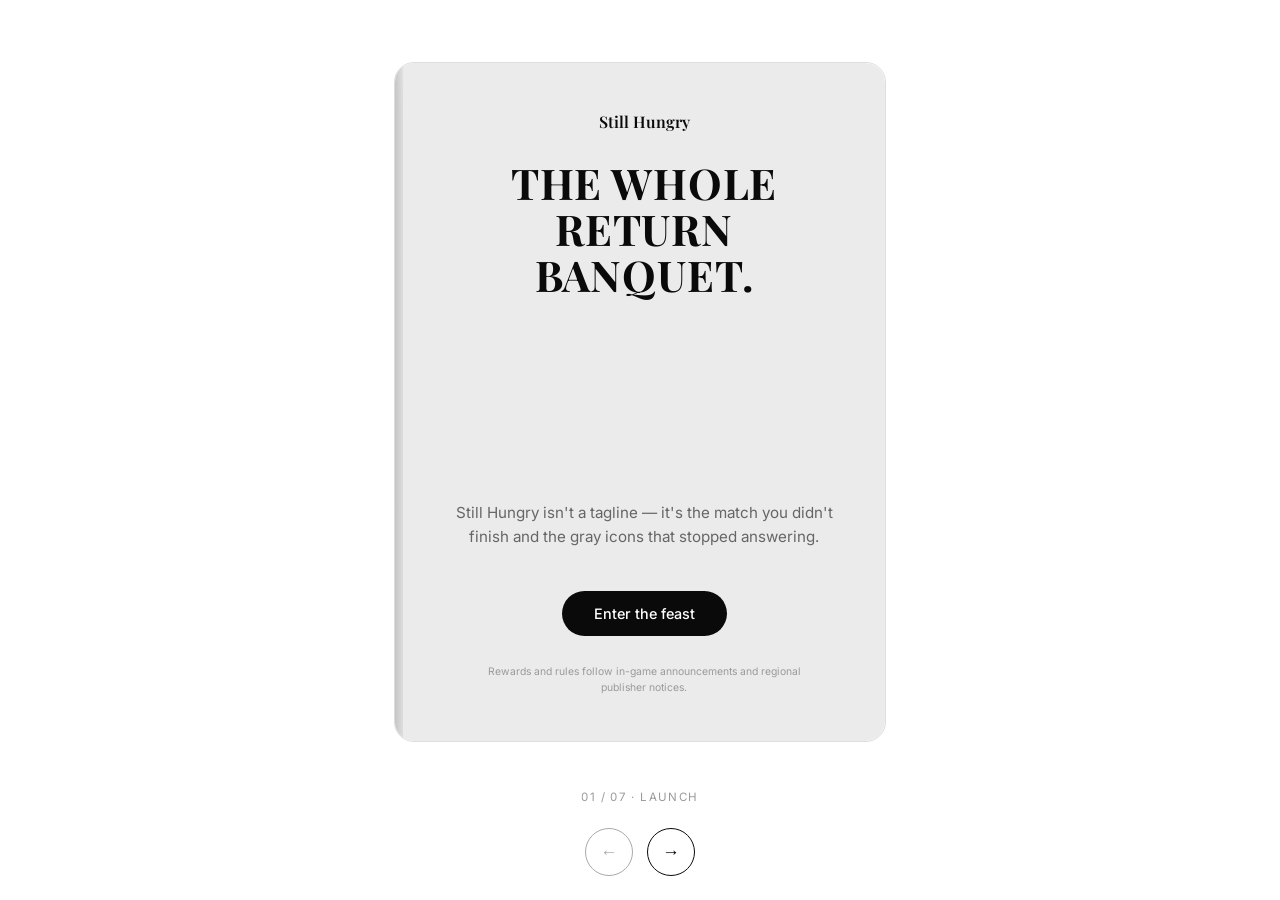
==== commit 9fa9da07: "Make screens fullscreen and split Feast into two Switch all screens except Launch to fullscreen layo" ====
--- a/still-hungry-screens.html
+++ b/still-hungry-screens.html
@@ -76,21 +76,21 @@
       .app {
         box-sizing: border-box;
         min-height: var(--vh);
-        padding: 24px 16px var(--page-footer);
+        padding: 0;
       }
 
       .carousel {
         position: relative;
         width: 100%;
-        max-width: 1080px;
-        margin: 0 auto;
+        max-width: none;
+        margin: 0;
         overflow-x: hidden;
         overflow-y: visible;
       }
 
       /* Standard horizontal carousel: flex track + translateX */
       .slide-stack {
-        --carousel-slides: 6;
+        --carousel-slides: 7;
         --carousel-index: 0;
         display: flex;
         flex-direction: row;
@@ -108,12 +108,19 @@
         min-width: 0;
         box-sizing: border-box;
         position: relative;
-        min-height: max(var(--slide-min-h), var(--unified-book-min-h));
-        height: auto;
+        min-height: var(--vh);
+        height: var(--vh);
         display: flex;
         align-items: center;
         justify-content: center;
-        padding: 12px 8px;
+        padding: 0;
+      }
+
+      /* Keep the launch screen framed; others go full-screen */
+      .slide.book-page[data-slide-index="0"] {
+        padding: 24px 16px var(--page-footer);
+        min-height: var(--vh);
+        height: var(--vh);
       }
 
       @media (prefers-reduced-motion: reduce) {
@@ -400,23 +407,24 @@
         max-width: min(360px, 100%);
       }
 
-      /* —— Shared wide card (01, 02, 03*, 04, 05) —— */
+      /* —— Shared wide card (full-screen for 01+) —— */
       .wide-card {
-        width: min(100%, 960px);
-        min-height: var(--unified-book-min-h);
+        width: 100vw;
+        height: var(--vh);
+        min-height: var(--vh);
         background: var(--gray-100);
         border: 1px solid var(--gray-250);
-        border-radius: var(--radius-xl);
+        border-radius: 0;
         display: grid;
         grid-template-columns: 1fr 1fr;
         overflow: hidden;
-        box-shadow: 0 20px 60px rgba(0, 0, 0, 0.06);
+        box-shadow: none;
       }
 
       @media (max-width: 820px) {
         .wide-card {
           grid-template-columns: 1fr;
-          min-height: var(--unified-book-min-h);
+          min-height: var(--vh);
         }
       }
 
@@ -548,6 +556,7 @@
       }
 
       .storybook-chapter-viewport {
+        position: relative;
         width: 100%;
         overflow: hidden;
         min-width: 0;
@@ -558,35 +567,31 @@
         background: rgba(255, 255, 255, 0.22);
       }
 
-      .storybook-chapter-track {
-        --storybook-index: 0;
-        --storybook-chapters: 3;
-        display: flex;
-        flex-direction: row;
-        flex-wrap: nowrap;
-        width: calc(100% * var(--storybook-chapters));
+      .storybook-chapter-panel {
+        position: absolute;
+        inset: 0;
+        width: 100%;
         height: 100%;
-        transform: translateX(calc(var(--storybook-index) * -100%));
-        transition: transform 0.36s cubic-bezier(0.25, 0.1, 0.25, 1);
-        will-change: transform;
-      }
-
-      .storybook-chapter-slide {
-        flex: 0 0 100%;
-        width: 100%;
         min-width: 0;
         box-sizing: border-box;
         padding: 14px 14px 12px;
         display: grid;
         grid-template-rows: auto minmax(0, 1fr);
         gap: 8px;
-        height: 100%;
         min-height: 0;
         overflow: hidden;
         align-content: stretch;
-      }
-
-      .storybook-chapter-slide .body-sans {
+        opacity: 0;
+        pointer-events: none;
+        transition: opacity 0.18s ease;
+      }
+
+      .storybook-chapter-panel.is-active {
+        opacity: 1;
+        pointer-events: auto;
+      }
+
+      .storybook-chapter-panel .body-sans {
         margin: 0;
         font-size: 0.84rem;
         line-height: 1.52;
@@ -621,7 +626,7 @@
         margin-top: 0;
       }
 
-      .storybook-chapter-slide .img-placeholder--story {
+      .storybook-chapter-panel .img-placeholder--story {
         flex: 1 1 0;
         min-height: 0;
         width: 100%;
@@ -629,12 +634,12 @@
         border-radius: var(--radius-md);
       }
 
-      .storybook-chapter-slide .img-placeholder--story::after {
+      .storybook-chapter-panel .img-placeholder--story::after {
         width: min(38%, 60px);
       }
 
       @media (prefers-reduced-motion: reduce) {
-        .storybook-chapter-track {
+        .storybook-chapter-panel {
           transition: none;
         }
       }
@@ -1560,65 +1565,63 @@
                     </button>
                   </div>
                   <div class="storybook-chapter-viewport" id="storybookChapterViewport">
-                    <div class="storybook-chapter-track" id="storybookChapterTrack">
-                      <section
-                        class="storybook-chapter-slide"
-                        id="sb-carousel-slide-0"
-                        role="tabpanel"
-                        aria-labelledby="sb-tab-0"
-                        aria-hidden="false"
-                      >
-                        <p class="body-sans">
-                          Chapter 1 — Nights lit by monitors: glow on your face, worn keys, five-stack laughter rolling across the desk. Forget rank for a minute;
-                          remember how it felt. Tap play when your clip lives here.
-                        </p>
-                        <div class="storybook-chapter-slide-visual">
-                          <div class="storybook-visual-play">
-                            <button type="button" class="play-fab" aria-label="Play chapter clip">
-                              <span class="play-fab-glyph" aria-hidden="true">▶</span>
-                            </button>
-                          </div>
+                    <section
+                      class="storybook-chapter-panel is-active"
+                      id="sb-carousel-slide-0"
+                      role="tabpanel"
+                      aria-labelledby="sb-tab-0"
+                      aria-hidden="false"
+                    >
+                      <p class="body-sans">
+                        Chapter 1 — Nights lit by monitors: glow on your face, worn keys, five-stack laughter rolling across the desk. Forget rank for a minute;
+                        remember how it felt. Tap play when your clip lives here.
+                      </p>
+                      <div class="storybook-chapter-slide-visual">
+                        <div class="storybook-visual-play">
+                          <button type="button" class="play-fab" aria-label="Play chapter clip">
+                            <span class="play-fab-glyph" aria-hidden="true">▶</span>
+                          </button>
                         </div>
-                      </section>
-                      <section
-                        class="storybook-chapter-slide"
-                        id="sb-carousel-slide-1"
-                        role="tabpanel"
-                        aria-labelledby="sb-tab-1"
-                        aria-hidden="true"
-                      >
-                        <p class="body-sans">
-                          Chapter 2 — Patch nights that dragged until dawn: stale pizza, reruns of old Worlds clips, and the quiet ping when everyone finally came
-                          back online. Swap this block for stills or concept frames.
-                        </p>
-                        <div class="storybook-chapter-slide-visual">
-                          <div class="img-placeholder img-placeholder--story" role="img" aria-label="Chapter 2 image placeholder"></div>
-                        </div>
-                      </section>
-                      <section
-                        class="storybook-chapter-slide"
-                        id="sb-carousel-slide-2"
-                        role="tabpanel"
-                        aria-labelledby="sb-tab-2"
-                        aria-hidden="true"
-                      >
-                        <p class="body-sans">
-                          Chapter 3 — The roster grayed out but the memories didn’t: dodgy cafes, borrowed headsets, one bar of LTE clamped between thumb and
-                          palm. Drop hero art or mood boards into the slot below.
-                        </p>
-                        <div class="storybook-chapter-slide-visual">
-                          <div class="img-placeholder img-placeholder--story" role="img" aria-label="Chapter 3 image placeholder"></div>
-                        </div>
-                      </section>
-                    </div>
+                      </div>
+                    </section>
+                    <section
+                      class="storybook-chapter-panel"
+                      id="sb-carousel-slide-1"
+                      role="tabpanel"
+                      aria-labelledby="sb-tab-1"
+                      aria-hidden="true"
+                    >
+                      <p class="body-sans">
+                        Chapter 2 — Patch nights that dragged until dawn: stale pizza, reruns of old Worlds clips, and the quiet ping when everyone finally came
+                        back online. Swap this block for stills or concept frames.
+                      </p>
+                      <div class="storybook-chapter-slide-visual">
+                        <div class="img-placeholder img-placeholder--story" role="img" aria-label="Chapter 2 image placeholder"></div>
+                      </div>
+                    </section>
+                    <section
+                      class="storybook-chapter-panel"
+                      id="sb-carousel-slide-2"
+                      role="tabpanel"
+                      aria-labelledby="sb-tab-2"
+                      aria-hidden="true"
+                    >
+                      <p class="body-sans">
+                        Chapter 3 — The roster grayed out but the memories didn’t: dodgy cafes, borrowed headsets, one bar of LTE clamped between thumb and
+                        palm. Drop hero art or mood boards into the slot below.
+                      </p>
+                      <div class="storybook-chapter-slide-visual">
+                        <div class="img-placeholder img-placeholder--story" role="img" aria-label="Chapter 3 image placeholder"></div>
+                      </div>
+                    </section>
                   </div>
                 </div>
               </div>
             </div>
           </div>
 
-          <!-- 3 02 Feast table -->
-          <div class="slide book-page" data-slide-index="2" role="group" aria-label="The Feast Table">
+          <!-- 3 02 Feast: Growth -->
+          <div class="slide book-page" data-slide-index="2" role="group" aria-label="The Feast Growth">
             <div class="wide-card">
               <div class="col col-light">
                 <p class="eyebrow-serif">The Feast · Table</p>
@@ -1629,18 +1632,53 @@
                   push you up the global leaderboard.
                 </p>
               </div>
-              <div class="col col-mid feast-right-col">
+              <div class="col col-mid feast-right-col" data-feast-screen="growth">
                 <div class="feast-right-head">
                   <h3 class="feast-right-title">Feed Cho'Gath</h3>
-                  <p class="feast-desc-dup">成功邀请一次，就是投喂一口。</p>
+                  <p class="feast-desc-dup">Each successful invite is one bite.</p>
                 </div>
                 <div class="feast-round-slot">
                   <div class="feast-grow" role="img" aria-label="Cho'Gath growth preview">
-                    <div class="feast-grow-blob" id="feastGrowBlob" aria-hidden="true"></div>
+                    <div class="feast-grow-blob" data-feast-role="growBlob" aria-hidden="true"></div>
                   </div>
                 </div>
                 <div class="feast-right-foot">
-                  <div class="feast-ladder" id="feastLadder" aria-label="Reward ladder">
+                  <div class="feast-actions" aria-label="Invite actions">
+                    <button type="button" class="btn-pill sm" data-feast-role="cta">Feed Cho'Gath</button>
+                    <button type="button" class="btn-pill sm secondary" data-feast-role="test">Test</button>
+                  </div>
+                  <div class="feast-milestone" aria-label="Milestone progress">
+                    <div class="feast-milestone-head">
+                      <span data-feast-role="milestoneLabel">Milestone progress</span>
+                      <span data-feast-role="milestoneCount">0 / 0</span>
+                    </div>
+                    <div class="feast-progress" role="progressbar" aria-valuemin="0" aria-valuemax="100" aria-valuenow="0">
+                      <span data-feast-role="progressFill"></span>
+                    </div>
+                  </div>
+                </div>
+              </div>
+            </div>
+          </div>
+
+          <!-- 4 03 Feast: Rewards -->
+          <div class="slide book-page" data-slide-index="3" role="group" aria-label="The Feast Rewards">
+            <div class="wide-card">
+              <div class="col col-light">
+                <p class="eyebrow-serif">The Feast · Rewards</p>
+                <h2 class="headline-serif">Unlock tiers. Then grow forever.</h2>
+                <div class="img-placeholder img-placeholder--wide" role="img" aria-label="Image placeholder"></div>
+                <p class="body-sans bottom">
+                  Each successful invite unlocks the next reward tier. After the final tier, keep feeding to grow endlessly and climb the leaderboard.
+                </p>
+              </div>
+              <div class="col col-mid feast-right-col" data-feast-screen="rewards">
+                <div class="feast-right-head">
+                  <h3 class="feast-right-title">Reward ladder</h3>
+                  <p class="feast-desc-dup">Tiers unlock as invites stack up.</p>
+                </div>
+                <div class="feast-right-foot" style="margin-top: 0">
+                  <div class="feast-ladder" data-feast-role="ladder" aria-label="Reward ladder">
                     <div class="feast-tier" data-tier="0" data-need="1">
                       <div class="need">1 invite</div>
                       <div class="tier-thumb" aria-hidden="true"></div>
@@ -1673,16 +1711,16 @@
                     </div>
                   </div>
                   <div class="feast-actions" aria-label="Invite actions">
-                    <button type="button" class="btn-pill sm" id="btnFeastInvite">喂养科加斯</button>
-                    <button type="button" class="btn-pill sm secondary" id="btnFeastAddInvite">测试用</button>
+                    <button type="button" class="btn-pill sm" data-feast-role="cta">Feed Cho'Gath</button>
+                    <button type="button" class="btn-pill sm secondary" data-feast-role="test">Test</button>
                   </div>
                   <div class="feast-milestone" aria-label="Milestone progress">
                     <div class="feast-milestone-head">
-                      <span id="feastMilestoneLabel">Milestone progress</span>
-                      <span id="feastMilestoneCount">0 / 0</span>
+                      <span data-feast-role="milestoneLabel">Milestone progress</span>
+                      <span data-feast-role="milestoneCount">0 / 0</span>
                     </div>
                     <div class="feast-progress" role="progressbar" aria-valuemin="0" aria-valuemax="100" aria-valuenow="0">
-                      <span id="feastProgressFill"></span>
+                      <span data-feast-role="progressFill"></span>
                     </div>
                   </div>
                 </div>
@@ -1690,8 +1728,8 @@
             </div>
           </div>
 
-          <!-- 4 Cho'Gath Card (composed states + popups) -->
-          <div class="slide book-page" data-slide-index="3" role="group" aria-label="Cho'Gath Card">
+          <!-- 5 Cho'Gath Card (composed states + popups) -->
+          <div class="slide book-page" data-slide-index="4" role="group" aria-label="Cho'Gath Card">
             <div class="wide-card">
               <div class="col col-light ch4-left" id="ch4Left" data-theme="hero">
                 <p class="eyebrow-serif">A greeting from the feast</p>
@@ -1704,16 +1742,16 @@
                   <button type="button" class="ch4-nav prev" id="ch4Prev" aria-label="Previous">‹</button>
                   <button type="button" class="ch4-nav next" id="ch4Next" aria-label="Next">›</button>
                 </div>
-                <div class="ch4-type" id="ch4Type">英雄</div>
+                <div class="ch4-type" id="ch4Type">Hero</div>
                 <div class="ch4-cta">
-                  <button type="button" class="btn-pill" id="btnCh4Feed">开始投喂</button>
+                  <button type="button" class="btn-pill" id="btnCh4Feed">Start feeding</button>
                 </div>
               </div>
             </div>
           </div>
 
-          <!-- 5 04 Leaderboard -->
-          <div class="slide book-page" data-slide-index="4" role="group" aria-label="Leaderboard">
+          <!-- 6 04 Leaderboard -->
+          <div class="slide book-page" data-slide-index="5" role="group" aria-label="Leaderboard">
             <div class="wide-card">
               <div class="col col-light lb-left-col">
                 <div class="lb-heading-block">
@@ -1793,8 +1831,8 @@
             </div>
           </div>
 
-          <!-- 6 5-a6cd Epilogue -->
-          <div class="slide book-page" data-slide-index="5" role="group" aria-label="Epilogue">
+          <!-- 7 5-a6cd Epilogue -->
+          <div class="slide book-page" data-slide-index="6" role="group" aria-label="Epilogue">
             <div class="wide-card">
               <div class="col col-light">
                 <p class="eyebrow-serif">Still Hungry</p>
@@ -1894,10 +1932,11 @@
         const labels = [
           "Launch",
           "01 Storybook",
-          "02 Feast",
-          "03 Cho'Gath Card (+ popups)",
-          "04 Leaderboard",
-          "05 Epilogue",
+          "02 Feast · Growth",
+          "03 Feast · Rewards",
+          "04 Cho'Gath Card (+ popups)",
+          "05 Leaderboard",
+          "06 Epilogue",
         ];
 
         const popupShareCard = document.getElementById("popupShareCard");
@@ -1972,22 +2011,11 @@
         });
 
         document.getElementById("btnEpilogueInvite").addEventListener("click", function () {
-          if (isSignedIn) {
-            openPopup(popupShareCard);
-          } else {
-            openNeedSignInPopup();
-          }
+          // Epilogue CTA: jump to Chapter 4 (slide index 4).
+          closePopups();
+          index = 4;
+          renderImmediate();
         });
-
-        var btnFeastInvite = document.getElementById("btnFeastInvite");
-
-        if (btnFeastInvite) {
-          btnFeastInvite.addEventListener("click", function () {
-            // Pitch: feed action leads to the next page.
-            if (index === 2) go(1);
-            else index = 3;
-          });
-        }
 
         var btnOpenShareLinkModal = document.getElementById("btnOpenShareLinkModal");
         if (btnOpenShareLinkModal) {
@@ -2012,9 +2040,9 @@
           if (!left || !typeEl || !prev || !next) return;
 
           var items = [
-            { key: "hero", label: "英雄" },
-            { key: "monster", label: "野怪" },
-            { key: "minion", label: "小兵" },
+            { key: "hero", label: "Hero" },
+            { key: "monster", label: "Monster" },
+            { key: "minion", label: "Minion" },
           ];
           var i = 0;
 
@@ -2055,7 +2083,7 @@
         var btnPopupDownload = document.getElementById("btnPopupDownload");
         if (btnPopupDownload) {
           btnPopupDownload.addEventListener("click", function () {
-            showToast("海报已开始下载");
+            showToast("Download started");
           });
         }
 
@@ -2063,10 +2091,10 @@
           var url = getInviteUrl();
           copyTextToClipboard(url)
             .then(function () {
-              showToast("链接已复制");
+              showToast("Link copied");
             })
             .catch(function () {
-              showToast("复制失败，请手动复制");
+              showToast("Copy failed — please copy manually");
             });
         });
 
@@ -2179,15 +2207,14 @@
 
         (function initStorybookChapterCarousel() {
           var root = document.getElementById("storybookChapterRoot");
-          var track = document.getElementById("storybookChapterTrack");
-          if (!root || !track) return;
+          var viewport = document.getElementById("storybookChapterViewport");
+          if (!root || !viewport) return;
           var tablist = root.querySelector('[role="tablist"]');
           var tabs = Array.from(root.querySelectorAll(".chapter-tabs [role='tab']"));
-          var slidePanels = Array.from(track.querySelectorAll(".storybook-chapter-slide"));
+          var slidePanels = Array.from(viewport.querySelectorAll("[role='tabpanel']"));
 
           function activateChapter(i) {
             var idx = Math.max(0, Math.min(tabs.length - 1, i));
-            track.style.setProperty("--storybook-index", String(idx));
             tabs.forEach(function (t, j) {
               var on = j === idx;
               t.classList.toggle("is-active", on);
@@ -2196,6 +2223,7 @@
             });
             slidePanels.forEach(function (p, j) {
               p.setAttribute("aria-hidden", j === idx ? "false" : "true");
+              p.classList.toggle("is-active", j === idx);
             });
             root.setAttribute("data-chapter", String(idx + 1));
           }
@@ -2246,19 +2274,22 @@
           }
         })();
 
-        // Feast (slide index 2): infinite invites + milestone progress
-        var feastSlide = slideStack.querySelector('.slide.book-page[data-slide-index="2"]');
-        if (feastSlide) {
-          var status = feastSlide.querySelector(".feast-status");
-          var rewardName = feastSlide.querySelector("#feastRewardName");
-          var ladder = feastSlide.querySelector("#feastLadder");
-          var growBlob = feastSlide.querySelector("#feastGrowBlob");
-          var btnFeastInvite = feastSlide.querySelector("#btnFeastInvite");
-          var milestoneLabel = feastSlide.querySelector("#feastMilestoneLabel");
-          var milestoneCount = feastSlide.querySelector("#feastMilestoneCount");
-          var progressWrap = feastSlide.querySelector(".feast-progress");
-          var progressFill = feastSlide.querySelector("#feastProgressFill");
-          var btnFeastAddInvite = feastSlide.querySelector("#btnFeastAddInvite");
+        // Feast (slide index 2 + 3): shared state across both screens
+        var feastRoots = Array.from(slideStack.querySelectorAll('.col.col-mid.feast-right-col[data-feast-screen]'));
+        if (feastRoots.length) {
+          function clamp(n, a, b) {
+            return Math.max(a, Math.min(b, n));
+          }
+
+          function getRoleEls(role) {
+            var out = [];
+            feastRoots.forEach(function (root) {
+              root.querySelectorAll('[data-feast-role="' + role + '"]').forEach(function (el) {
+                out.push(el);
+              });
+            });
+            return out;
+          }
 
           var feastInvites = 1;
           var milestones = [1, 3, 5, 8, 10];
@@ -2270,109 +2301,113 @@
             "Exclusive border & summoner icon",
           ];
 
-          function clamp(n, a, b) {
-            return Math.max(a, Math.min(b, n));
-          }
-
           function syncFeast() {
             var n = feastInvites;
-
-              var curIdx = 0;
-              for (var mi = 0; mi < milestones.length; mi++) {
-                if (n >= milestones[mi]) curIdx = mi;
+            var curIdx = 0;
+            for (var mi = 0; mi < milestones.length; mi++) {
+              if (n >= milestones[mi]) curIdx = mi;
+            }
+            var curReward = rewards[curIdx] || rewards[0];
+
+            var maxNeed = milestones[milestones.length - 1] || 10;
+            var hasMaxReward = n >= maxNeed;
+            var extra = Math.max(0, n - maxNeed);
+
+            var curMi = milestones[curIdx] || 1;
+            var nextMi = curIdx + 1 < milestones.length ? milestones[curIdx + 1] : null;
+
+            // Milestone header + progress
+            getRoleEls("milestoneLabel").forEach(function (el) {
+              if (hasMaxReward) {
+                var sizeRank = Math.floor(extra / 5) + 1;
+                el.textContent = "Endless growth · Size Rank " + sizeRank;
+              } else if (nextMi == null) {
+                el.textContent = "Milestone progress (endless)";
+              } else {
+                el.textContent = "To next milestone (" + nextMi + " invites)";
               }
-              var curReward = rewards[curIdx] || rewards[0];
-              if (rewardName) rewardName.textContent = curReward;
-
-              var maxNeed = milestones[milestones.length - 1] || 10;
-              var hasMaxReward = n >= maxNeed;
-              var extra = Math.max(0, n - maxNeed);
-
-              var curMi = milestones[curIdx] || 1;
-              var nextMi = curIdx + 1 < milestones.length ? milestones[curIdx + 1] : null;
-
-              if (milestoneLabel && milestoneCount) {
-                if (hasMaxReward) {
-                  var sizeRank = Math.floor(extra / 5) + 1;
-                  var sizeProg = extra % 5;
-                  milestoneLabel.textContent = "Endless growth · Size Rank " + sizeRank;
-                  milestoneCount.textContent = String(sizeProg) + " / 5";
-                } else if (nextMi == null) {
-                  milestoneLabel.textContent = "Milestone progress (endless)";
-                  milestoneCount.textContent = "∞";
-                } else {
-                  milestoneLabel.textContent = "To next milestone (" + nextMi + " invites)";
-                  milestoneCount.textContent = String(Math.max(0, n - curMi)) + " / " + String(nextMi - curMi);
+            });
+
+            getRoleEls("milestoneCount").forEach(function (el) {
+              if (hasMaxReward) {
+                var sizeProg = extra % 5;
+                el.textContent = String(sizeProg) + " / 5";
+              } else if (nextMi == null) {
+                el.textContent = "∞";
+              } else {
+                el.textContent = String(Math.max(0, n - curMi)) + " / " + String(nextMi - curMi);
+              }
+            });
+
+            feastRoots.forEach(function (root) {
+              var wrap = root.querySelector(".feast-progress");
+              var fill = root.querySelector('[data-feast-role="progressFill"]');
+              if (!wrap || !fill) return;
+              var pct = 100;
+              if (hasMaxReward) {
+                pct = clamp(((extra % 5) / 5) * 100, 0, 100);
+              } else if (nextMi != null) {
+                var denom = Math.max(1, nextMi - curMi);
+                pct = Math.max(0, Math.min(100, ((n - curMi) / denom) * 100));
+              }
+              fill.style.width = pct.toFixed(2) + "%";
+              wrap.setAttribute("aria-valuenow", String(Math.round(pct)));
+            });
+
+            // Ladder tiers
+            feastRoots.forEach(function (root) {
+              var ladder = root.querySelector('[data-feast-role="ladder"]');
+              if (!ladder) return;
+              var tiers = Array.from(ladder.querySelectorAll(".feast-tier"));
+              tiers.forEach(function (t) {
+                t.classList.remove("is-unlocked", "is-next");
+                var need = parseInt(t.getAttribute("data-need") || "0", 10);
+                var stateEl = t.querySelector(".state");
+                var unlocked = n >= need && need > 0;
+                if (unlocked) t.classList.add("is-unlocked");
+                if (stateEl) stateEl.textContent = unlocked ? "Unlocked" : "Locked";
+              });
+              if (!hasMaxReward) {
+                var nextTier = null;
+                for (var ti = 0; ti < tiers.length; ti++) {
+                  var need2 = parseInt(tiers[ti].getAttribute("data-need") || "0", 10);
+                  if (need2 > n) {
+                    nextTier = tiers[ti];
+                    break;
+                  }
+                }
+                if (nextTier) {
+                  nextTier.classList.add("is-next");
+                  var s = nextTier.querySelector(".state");
+                  if (s) s.textContent = "Next";
                 }
               }
-
-              if (progressWrap && progressFill) {
-                var pct = 100;
-                if (hasMaxReward) {
-                  pct = clamp(((extra % 5) / 5) * 100, 0, 100);
-                } else if (nextMi != null) {
-                  var denom = Math.max(1, nextMi - curMi);
-                  pct = Math.max(0, Math.min(100, ((n - curMi) / denom) * 100));
-                }
-                progressFill.style.width = pct.toFixed(2) + "%";
-                progressWrap.setAttribute("aria-valuenow", String(Math.round(pct)));
-              }
-
-              // Keep status line quiet for pitch; ladder + lock communicate progression.
-              if (status) status.textContent = "";
-
-              if (ladder) {
-                var tiers = Array.from(ladder.querySelectorAll(".feast-tier"));
-                tiers.forEach(function (t) {
-                  t.classList.remove("is-unlocked", "is-next");
-                  var need = parseInt(t.getAttribute("data-need") || "0", 10);
-                  var stateEl = t.querySelector(".state");
-                  var unlocked = n >= need && need > 0;
-                  if (unlocked) t.classList.add("is-unlocked");
-                  if (stateEl) stateEl.textContent = unlocked ? "Unlocked" : "Locked";
-                });
-                if (!hasMaxReward) {
-                  var nextTier = null;
-                  for (var ti = 0; ti < tiers.length; ti++) {
-                    var need2 = parseInt(tiers[ti].getAttribute("data-need") || "0", 10);
-                    if (need2 > n) {
-                      nextTier = tiers[ti];
-                      break;
-                    }
-                  }
-                  if (nextTier) {
-                    nextTier.classList.add("is-next");
-                    var s = nextTier.querySelector(".state");
-                    if (s) s.textContent = "Next";
-                  }
-                }
-              }
-
-              if (growBlob) {
-                var base = 0.95 + curIdx * 0.13;
-                var endless = hasMaxReward ? Math.min(0.55, extra * 0.02) : 0;
-                var scale = clamp(base + endless, 0.9, 1.8);
-                growBlob.style.transform = "scale(" + scale.toFixed(3) + ")";
-              }
-            }
-
-          if (btnFeastAddInvite) {
-            btnFeastAddInvite.addEventListener("click", function () {
+            });
+
+            // Growth blob
+            getRoleEls("growBlob").forEach(function (el) {
+              var base = 0.95 + curIdx * 0.13;
+              var endless = hasMaxReward ? Math.min(0.55, extra * 0.02) : 0;
+              var scale = clamp(base + endless, 0.9, 1.8);
+              el.style.transform = "scale(" + scale.toFixed(3) + ")";
+            });
+          }
+
+          getRoleEls("test").forEach(function (btn) {
+            btn.addEventListener("click", function () {
               feastInvites += 1;
               syncFeast();
             });
-          }
-
-          if (btnFeastInvite) {
-            btnFeastInvite.addEventListener("click", function () {
-              // Third screen CTA: jump to Chapter 4 (slide index 3).
-              if (index === 2) go(1);
-              else {
-                index = 3;
-                renderImmediate();
-              }
+          });
+
+          getRoleEls("cta").forEach(function (btn) {
+            btn.addEventListener("click", function () {
+              // Feast CTA: jump to Chapter 4 (slide index 4).
+              closePopups();
+              index = 4;
+              renderImmediate();
             });
-          }
+          });
 
           syncFeast();
         }
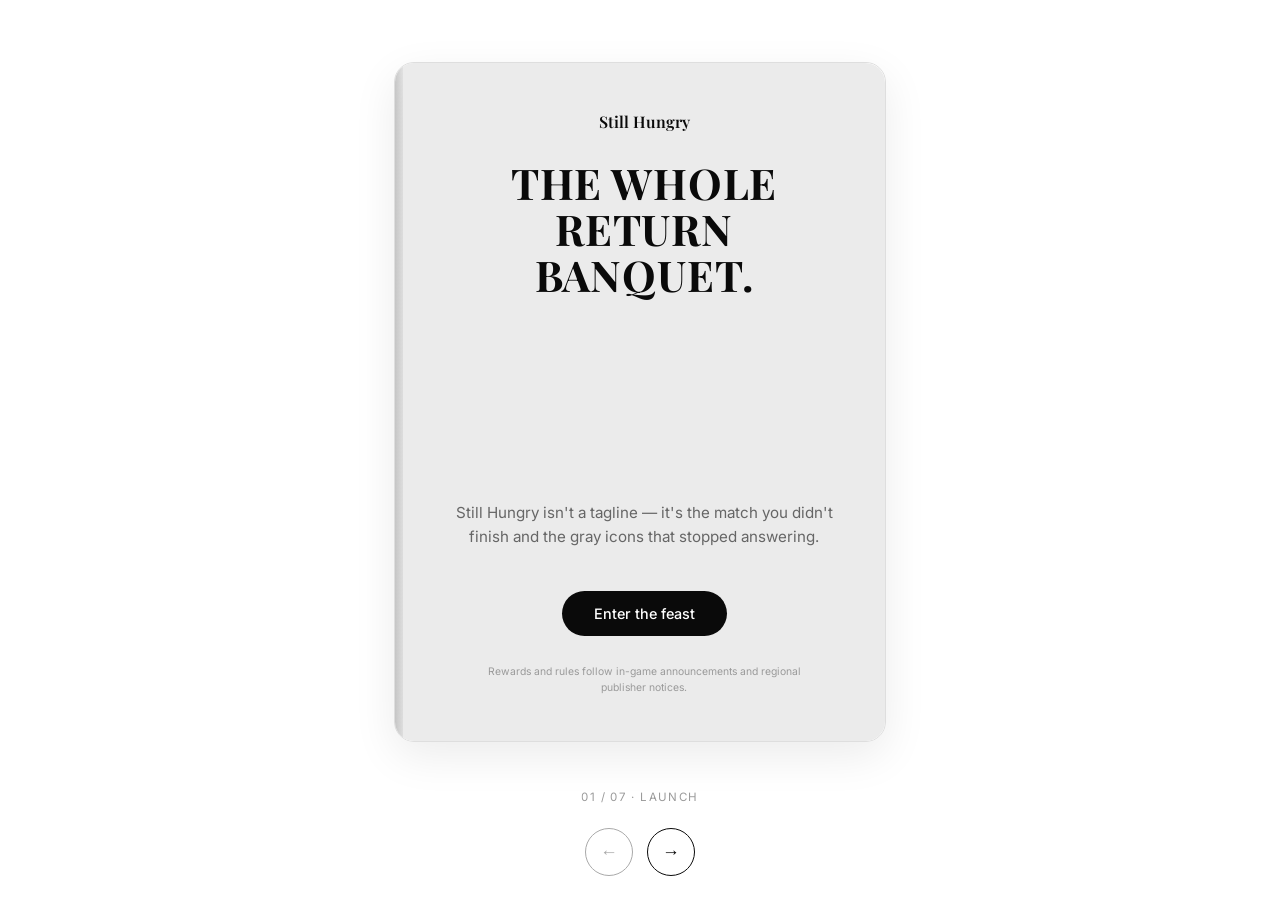
==== commit 5462c8a9: "Add subtle launch intro animation Animate the first screen book slightly on page load, respecting pr" ====
--- a/still-hungry-screens.html
+++ b/still-hungry-screens.html
@@ -330,6 +330,29 @@
         display: flex;
         align-items: stretch;
         justify-content: center;
+        transform-origin: 50% 70%;
+        animation: launchIntro 860ms cubic-bezier(0.2, 0.9, 0.2, 1) 120ms both;
+      }
+
+      @keyframes launchIntro {
+        0% {
+          transform: translateY(6px) scale(0.985);
+          box-shadow: 0 8px 28px rgba(0, 0, 0, 0.06);
+        }
+        55% {
+          transform: translateY(-2px) scale(1.005);
+          box-shadow: 0 18px 48px rgba(0, 0, 0, 0.09);
+        }
+        100% {
+          transform: translateY(0) scale(1);
+          box-shadow: 0 14px 44px rgba(0, 0, 0, 0.08);
+        }
+      }
+
+      @media (prefers-reduced-motion: reduce) {
+        .launch-shell {
+          animation: none;
+        }
       }
 
       .launch-spine {
@@ -407,16 +430,24 @@
         max-width: min(360px, 100%);
       }
 
-      /* —— Shared wide card (full-screen for 01+) —— */
+      /* —— Fullscreen immersive layout (except Launch) —— */
+      .slide.book-page:not([data-slide-index="0"]) {
+        background: radial-gradient(circle at 18% 22%, rgba(10, 10, 10, 0.06), transparent 58%),
+          radial-gradient(circle at 82% 78%, rgba(10, 10, 10, 0.04), transparent 62%),
+          linear-gradient(180deg, #f6f6f6, #efefef);
+      }
+
       .wide-card {
-        width: 100vw;
-        height: var(--vh);
-        min-height: var(--vh);
-        background: var(--gray-100);
-        border: 1px solid var(--gray-250);
+        width: 100%;
+        height: 100%;
+        min-height: 100%;
+        background: transparent;
+        border: none;
         border-radius: 0;
         display: grid;
-        grid-template-columns: 1fr 1fr;
+        grid-template-columns: 1.05fr 0.95fr;
+        gap: clamp(18px, 3vw, 36px);
+        padding: clamp(22px, 4.5vw, 54px);
         overflow: hidden;
         box-shadow: none;
       }
@@ -424,15 +455,33 @@
       @media (max-width: 820px) {
         .wide-card {
           grid-template-columns: 1fr;
-          min-height: var(--vh);
+          gap: 18px;
+          padding: 22px 18px 28px;
         }
       }
 
       .col {
-        padding: 40px 44px 36px;
+        padding: 0;
         display: flex;
         flex-direction: column;
-        min-height: 100%;
+        min-height: 0;
+      }
+
+      /* Floating panels to avoid "book spread" look */
+      .slide.book-page:not([data-slide-index="0"]) .col {
+        padding: clamp(18px, 2.8vw, 28px);
+        border-radius: clamp(18px, 2.6vw, 26px);
+        background: rgba(255, 255, 255, 0.58);
+        border: 1px solid rgba(0, 0, 0, 0.06);
+        box-shadow: 0 20px 60px rgba(0, 0, 0, 0.08);
+        backdrop-filter: blur(10px);
+        -webkit-backdrop-filter: blur(10px);
+      }
+
+      @media (max-width: 820px) {
+        .slide.book-page:not([data-slide-index="0"]) .col {
+          padding: 18px;
+        }
       }
 
       .wide-card > .col {
@@ -440,18 +489,17 @@
       }
 
       .col-light {
-        background: var(--gray-100);
+        background: transparent;
       }
 
       .col-mid {
-        background: var(--gray-200);
-        border-left: 1px solid var(--gray-250);
+        background: transparent;
+        border-left: none;
       }
 
       @media (max-width: 820px) {
         .col-mid {
-          border-left: none;
-          border-top: 1px solid var(--gray-250);
+          border-top: none;
         }
       }
 
